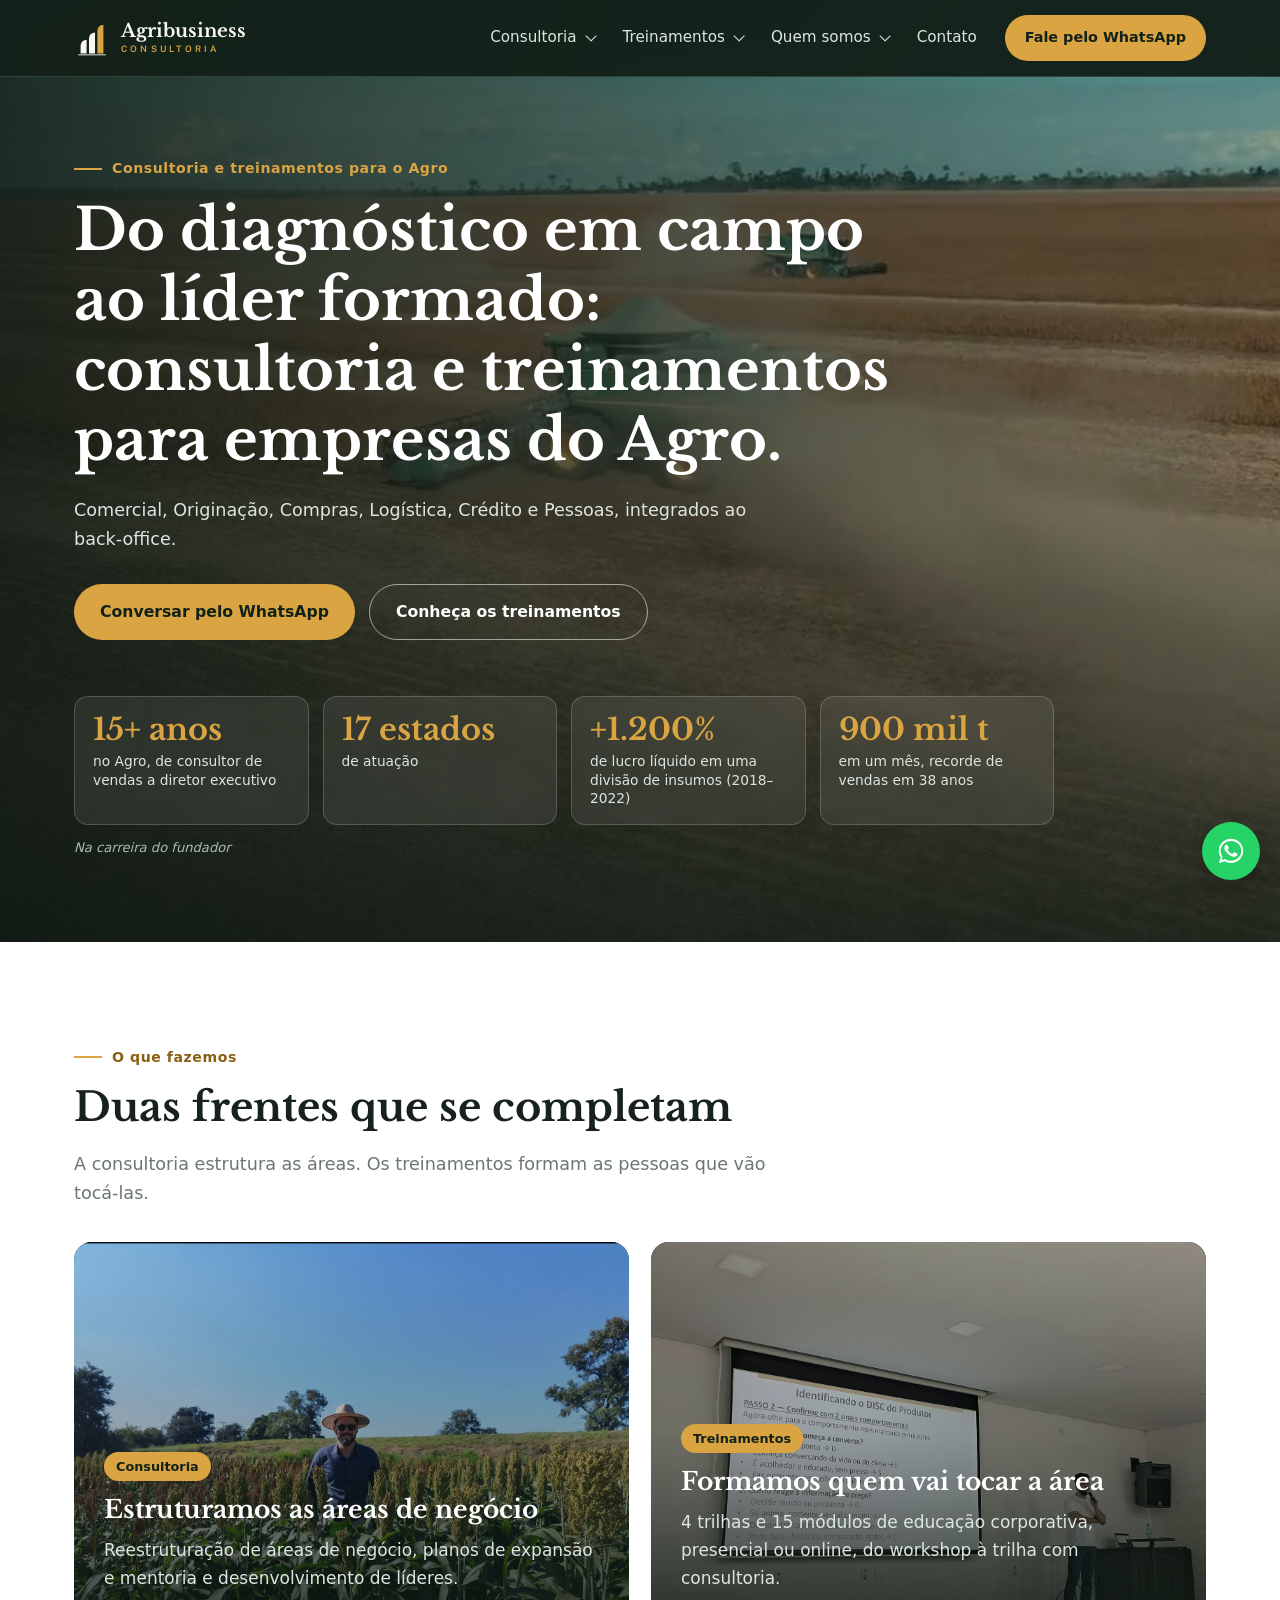
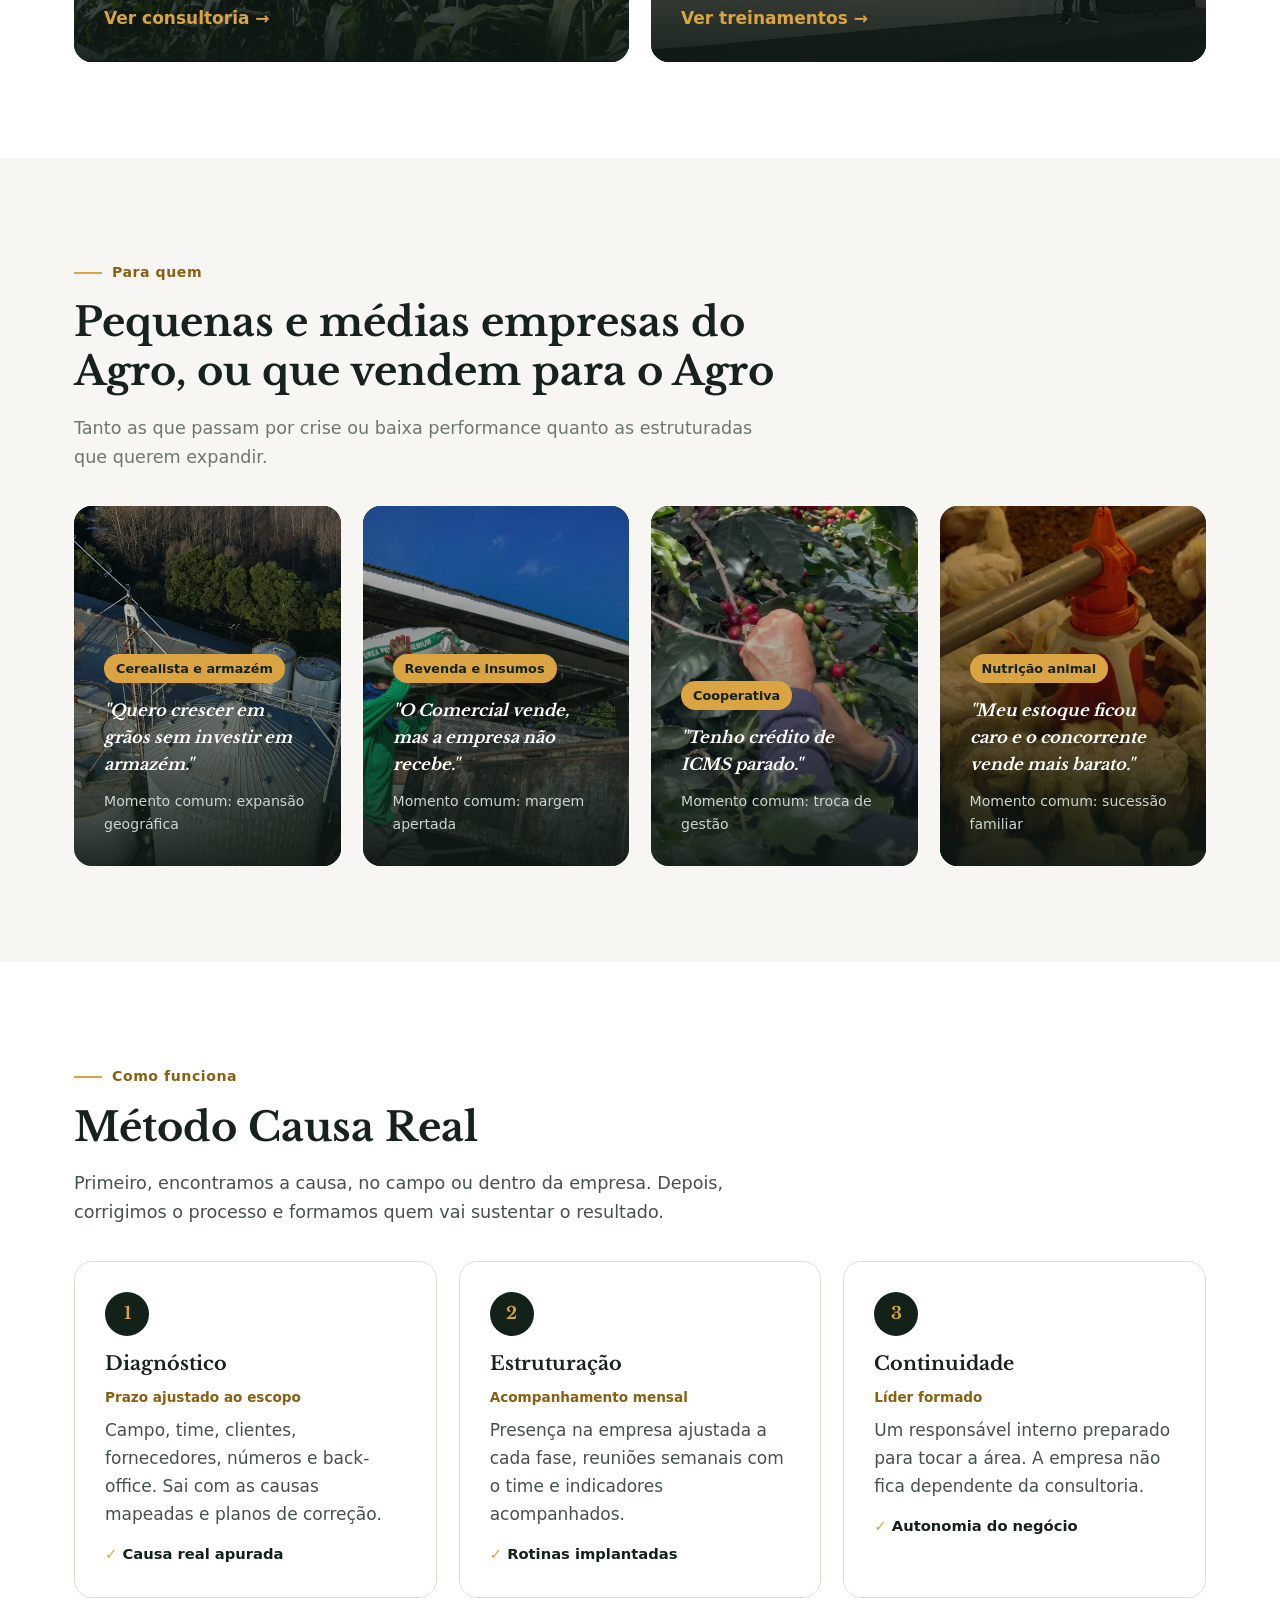
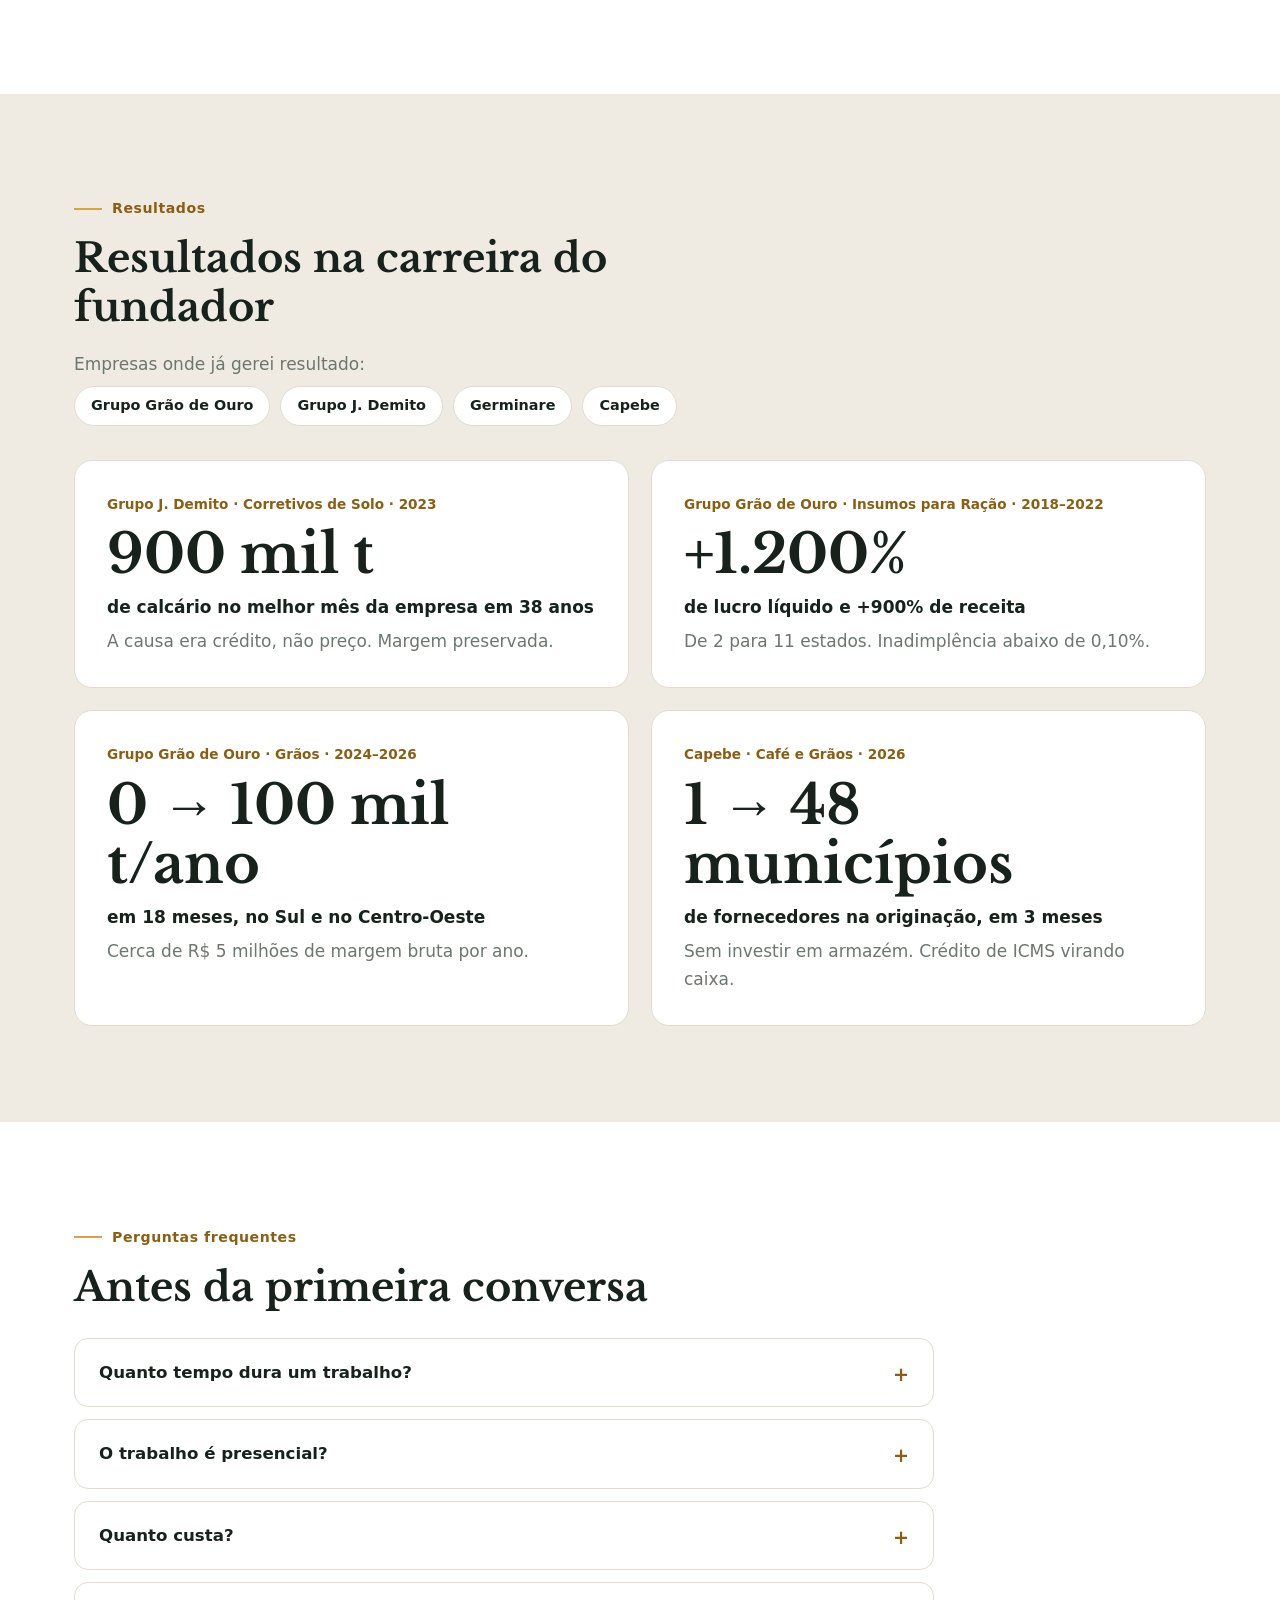
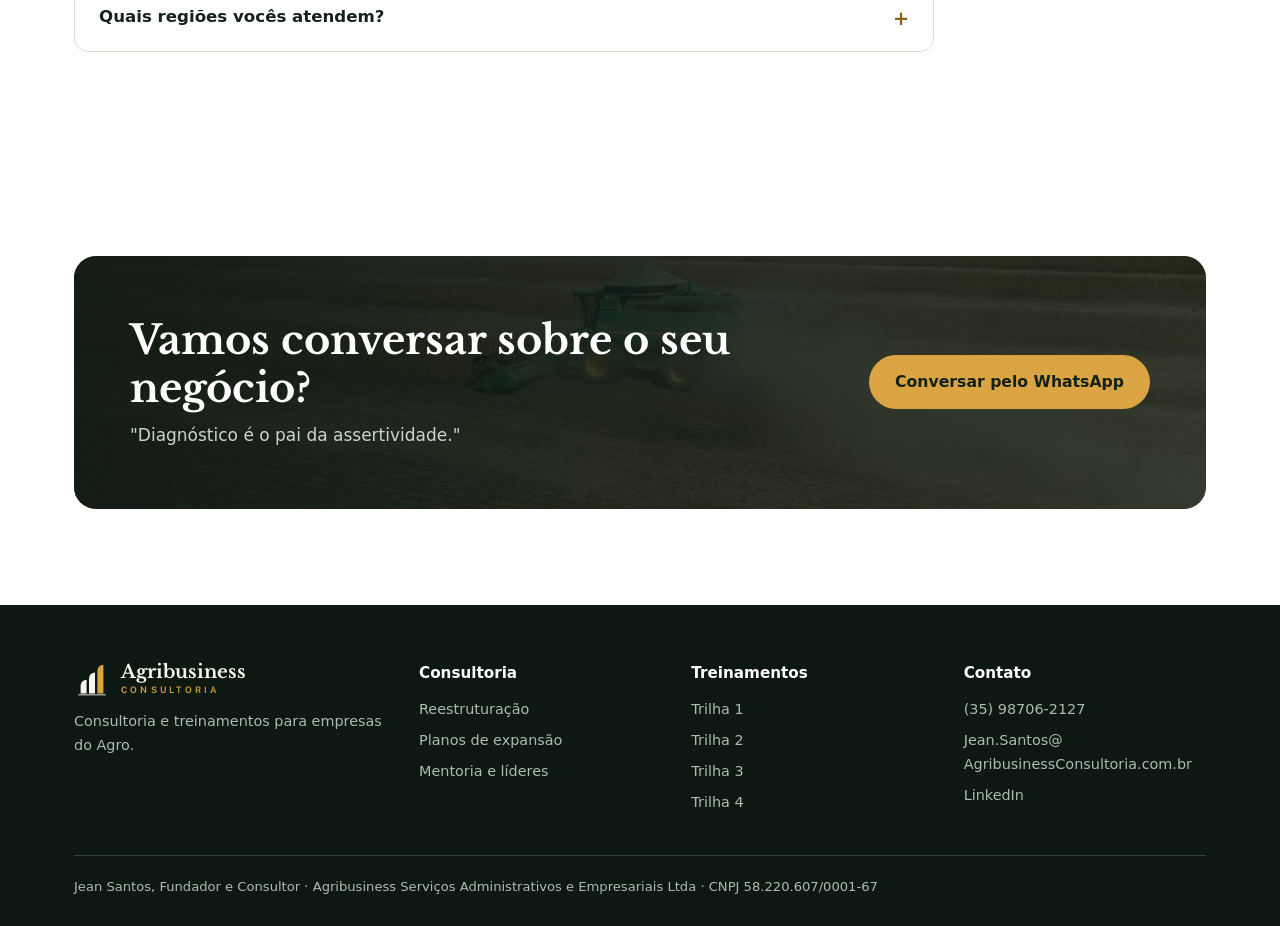
==== index.html @ 32182727 "Site v5: 5 páginas, vídeo na primeira tela e fotos reais" ====
<!doctype html>
<html lang="pt-BR"><head><meta charset="utf-8"><meta name="viewport" content="width=device-width, initial-scale=1">
<title>Agribusiness Consultoria | Consultoria e treinamentos para empresas do Agro</title><meta name="description" content="Consultoria e treinamentos para empresas do Agro: reestruturação de áreas de negócio, planos de expansão, formação de líderes e educação corporativa. Método Causa Real, com Jean Santos."><meta name="theme-color" content="#132219">
<link rel="icon" href="data:image/svg+xml,%3Csvg xmlns='http://www.w3.org/2000/svg' viewBox='0 0 64 64'%3E%3Crect width='64' height='64' rx='12' fill='%23132219'/%3E%3Cg transform='translate%289 8%29 scale%28.39%29'%3E%3Cpath fill='%23F8F6F0' d='M22 108V82A20 20 0 0 1 42 62V108Z'/%3E%3Cpath fill='%23F8F6F0' d='M50 108V58A20 20 0 0 1 70 38V108Z'/%3E%3Cpath fill='%23D9A441' d='M78 108V32A20 20 0 0 1 98 12V108Z'/%3E%3C/g%3E%3C/svg%3E"><link rel="stylesheet" href="assets/style.css"></head>
<body><header class="top"><div class="wrap">
<a class="brand" href="index.html" aria-label="Agribusiness Consultoria, início"><svg viewBox="0 0 120 116" aria-hidden="true"><path fill="#F8F6F0" d="M22 108V82A20 20 0 0 1 42 62V108Z"/><path fill="#F8F6F0" d="M50 108V58A20 20 0 0 1 70 38V108Z"/><path fill="#D9A441" d="M78 108V32A20 20 0 0 1 98 12V108Z"/><rect x="14" y="111" width="92" height="3" fill="#F8F6F0"/></svg><span class="wm"><span class="n">Agribusiness</span><span class="c">CONSULTORIA</span></span></a>
<button class="burger" aria-label="Abrir menu" onclick="document.querySelector('nav.menu').classList.toggle('open')">☰</button>
<nav class="menu"><div class="mi has"><a href="consultoria.html">Consultoria</a><div class="sub"><a href="consultoria.html#reestruturacao">Reestruturação de áreas de negócio</a><a href="consultoria.html#expansao">Planos de expansão</a><a href="consultoria.html#lideres">Mentoria e desenvolvimento de líderes</a><a href="consultoria.html#problemas">Problemas que resolvemos</a></div></div><div class="mi has"><a href="treinamentos.html">Treinamentos</a><div class="sub"><a href="treinamentos.html#trilha-1">Trilha 1<small>Mercado e Comercialização de Commodities</small></a><a href="treinamentos.html#trilha-2">Trilha 2<small>Gestão Comercial e Resultado</small></a><a href="treinamentos.html#trilha-3">Trilha 3<small>Crédito, Risco e Tributário</small></a><a href="treinamentos.html#trilha-4">Trilha 4<small>Liderança e Pessoas no Agro</small></a><a href="treinamentos.html#formatos">Formatos<small>Palestra, workshop e trilhas</small></a></div></div><div class="mi has"><a href="quem-somos.html">Quem somos</a><div class="sub"><a href="quem-somos.html#empresa">A empresa</a><a href="quem-somos.html#fundador">O fundador</a><a href="quem-somos.html#resultados">Resultados</a></div></div><div class="mi"><a href="contato.html">Contato</a></div><a class="btn" href="https://wa.me/5535987062127" rel="noopener">Fale pelo WhatsApp</a></nav>
</div></header><main>
<section class="hero">
<img class="poster" src="assets/hero-poster.jpg" alt="">
<video autoplay muted loop playsinline preload="auto" poster="assets/hero-poster.jpg"><source src="assets/hero.mp4" type="video/mp4"></video>
<div class="wrap">
<div class="kicker" style="color:var(--gold)">Consultoria e treinamentos para o Agro</div>
<h1>Do diagnóstico em campo ao líder formado: consultoria e treinamentos para empresas do Agro.</h1>
<p class="lead">Comercial, Originação, Compras, Logística, Crédito e Pessoas, integrados ao back-office.</p>
<div class="cta"><a class="btn" href="https://wa.me/5535987062127" rel="noopener">Conversar pelo WhatsApp</a><a class="btn line" href="treinamentos.html">Conheça os treinamentos</a></div>
<div class="proof">
<div><b>15+ anos</b><span>no Agro, de consultor de vendas a diretor executivo</span></div>
<div><b>17 estados</b><span>de atuação</span></div>
<div><b>+1.200%</b><span>de lucro líquido em uma divisão de insumos (2018–2022)</span></div>
<div><b>900 mil t</b><span>em um mês, recorde de vendas em 38 anos</span></div>
</div>
<p class="proofnote">Na carreira do fundador</p>
</div></section>

<section><div class="wrap">
<div class="kicker">O que fazemos</div>
<h2>Duas frentes que se completam</h2>
<p class="lead muted">A consultoria estrutura as áreas. Os treinamentos formam as pessoas que vão tocá-las.</p>
<div class="tiles t2" style="margin-top:34px">
<a class="tile reveal" href="consultoria.html"><img src="assets/real-16.jpg" alt="Jean Santos em lavoura de sorgo" loading="lazy"><div class="in"><span class="tag">Consultoria</span><h3>Estruturamos as áreas de negócio</h3><p>Reestruturação de áreas de negócio, planos de expansão e mentoria e desenvolvimento de líderes.</p><span class="go">Ver consultoria →</span></div></a>
<a class="tile reveal" href="treinamentos.html"><img src="assets/real-18.jpg" alt="Jean Santos conduzindo treinamento" loading="lazy"><div class="in"><span class="tag">Treinamentos</span><h3>Formamos quem vai tocar a área</h3><p>4 trilhas e 15 módulos de educação corporativa, presencial ou online, do workshop à trilha com consultoria.</p><span class="go">Ver treinamentos →</span></div></a>
</div></div></section>

<section class="off"><div class="wrap">
<div class="kicker">Para quem</div>
<h2>Pequenas e médias empresas do Agro, ou que vendem para o Agro</h2>
<p class="lead muted">Tanto as que passam por crise ou baixa performance quanto as estruturadas que querem expandir.</p>
<div class="tiles t4" style="margin-top:34px">
<div class="tile sm reveal"><img src="assets/silos.jpg" alt="" loading="lazy"><div class="in"><span class="tag">Cerealista e armazém</span><p class="dor">"Quero crescer em grãos sem investir em armazém."</p><p class="mom">Momento comum: expansão geográfica</p></div></div>
<div class="tile sm reveal"><img src="assets/insumos.jpg" alt="" loading="lazy"><div class="in"><span class="tag">Revenda e insumos</span><p class="dor">"O Comercial vende, mas a empresa não recebe."</p><p class="mom">Momento comum: margem apertada</p></div></div>
<div class="tile sm reveal"><img src="assets/cafe.jpg" alt="" loading="lazy"><div class="in"><span class="tag">Cooperativa</span><p class="dor">"Tenho crédito de ICMS parado."</p><p class="mom">Momento comum: troca de gestão</p></div></div>
<div class="tile sm reveal"><img src="assets/nutricao.jpg" alt="" loading="lazy"><div class="in"><span class="tag">Nutrição animal</span><p class="dor">"Meu estoque ficou caro e o concorrente vende mais barato."</p><p class="mom">Momento comum: sucessão familiar</p></div></div>
</div></div></section>

<section><div class="wrap">
<div class="kicker">Como funciona</div>
<h2>Método Causa Real</h2>
<p class="lead">Primeiro, encontramos a causa, no campo ou dentro da empresa. Depois, corrigimos o processo e formamos quem vai sustentar o resultado.</p>
<div class="steps">
<div class="step reveal"><span class="n">1</span><h3>Diagnóstico</h3><div class="lbl">Prazo ajustado ao escopo</div><p>Campo, time, clientes, fornecedores, números e back-office. Sai com as causas mapeadas e planos de correção.</p><div class="ok">Causa real apurada</div></div>
<div class="step reveal"><span class="n">2</span><h3>Estruturação</h3><div class="lbl">Acompanhamento mensal</div><p>Presença na empresa ajustada a cada fase, reuniões semanais com o time e indicadores acompanhados.</p><div class="ok">Rotinas implantadas</div></div>
<div class="step reveal"><span class="n">3</span><h3>Continuidade</h3><div class="lbl">Líder formado</div><p>Um responsável interno preparado para tocar a área. A empresa não fica dependente da consultoria.</p><div class="ok">Autonomia do negócio</div></div>
</div></div></section>

<section class="sand"><div class="wrap">
<div class="kicker">Resultados</div>
<h2>Resultados na carreira do fundador</h2>
<p class="muted" style="margin-bottom:6px">Empresas onde já gerei resultado:</p>
<div class="strip"><span>Grupo Grão de Ouro</span><span>Grupo J. Demito</span><span>Germinare</span><span>Capebe</span></div>
<div class="nums">
<div class="num reveal"><div class="who">Grupo J. Demito · Corretivos de Solo · 2023</div><b>900 mil t</b><div class="what">de calcário no melhor mês da empresa em 38 anos</div><p>A causa era crédito, não preço. Margem preservada.</p></div>
<div class="num reveal"><div class="who">Grupo Grão de Ouro · Insumos para Ração · 2018–2022</div><b>+1.200%</b><div class="what">de lucro líquido e +900% de receita</div><p>De 2 para 11 estados. Inadimplência abaixo de 0,10%.</p></div>
<div class="num reveal"><div class="who">Grupo Grão de Ouro · Grãos · 2024–2026</div><b>0 → 100 mil t/ano</b><div class="what">em 18 meses, no Sul e no Centro-Oeste</div><p>Cerca de R$ 5 milhões de margem bruta por ano.</p></div>
<div class="num reveal"><div class="who">Capebe · Café e Grãos · 2026</div><b>1 → 48 municípios</b><div class="what">de fornecedores na originação, em 3 meses</div><p>Sem investir em armazém. Crédito de ICMS virando caixa.</p></div>
</div></div></section>

<section><div class="wrap">
<div class="kicker">Perguntas frequentes</div>
<h2>Antes da primeira conversa</h2>
<div class="faq">
<details><summary>Quanto tempo dura um trabalho?</summary><p>O diagnóstico tem prazo ajustado ao escopo. A estruturação segue com acompanhamento mensal até a área andar sozinha. Treinamentos vão de uma palestra de 1 a 2 h a uma trilha In Company de 16 a 24 h.</p></details>
<details><summary>O trabalho é presencial?</summary><p>O diagnóstico é feito em campo, dentro da empresa. Depois, a presença é ajustada a cada fase, com reuniões semanais com o time. Os treinamentos podem ser presenciais ou online.</p></details>
<details><summary>Quanto custa?</summary><p>Cada proposta é montada sob medida, depois de uma conversa sobre o momento da empresa, o escopo e o formato.</p></details>
<details><summary>Quais regiões vocês atendem?</summary><p>Todo o Brasil. A base fica no Sul de Minas, com experiência de atuação em 17 estados.</p></details>
</div></div></section>
<section><div class="wrap"><div class="cta-band reveal" style="background-image:url(assets/soja-colheita.jpg)"><div><h2>Vamos conversar sobre o seu negócio?</h2><p>"Diagnóstico é o pai da assertividade."</p></div><a class="btn" href="https://wa.me/5535987062127" rel="noopener">Conversar pelo WhatsApp</a></div></div></section></main><footer><div class="wrap">
<div class="cols">
<div><a class="brand" href="index.html" style="margin-bottom:14px"><svg viewBox="0 0 120 116" aria-hidden="true"><path fill="#F8F6F0" d="M22 108V82A20 20 0 0 1 42 62V108Z"/><path fill="#F8F6F0" d="M50 108V58A20 20 0 0 1 70 38V108Z"/><path fill="#D9A441" d="M78 108V32A20 20 0 0 1 98 12V108Z"/><rect x="14" y="111" width="92" height="3" fill="#F8F6F0"/></svg><span class="wm"><span class="n">Agribusiness</span><span class="c">CONSULTORIA</span></span></a><p>Consultoria e treinamentos para empresas do Agro.</p></div>
<div><h4>Consultoria</h4><a href="consultoria.html#reestruturacao">Reestruturação</a><a href="consultoria.html#expansao">Planos de expansão</a><a href="consultoria.html#lideres">Mentoria e líderes</a></div>
<div><h4>Treinamentos</h4><a href="treinamentos.html#trilha-1">Trilha 1</a><a href="treinamentos.html#trilha-2">Trilha 2</a><a href="treinamentos.html#trilha-3">Trilha 3</a><a href="treinamentos.html#trilha-4">Trilha 4</a></div>
<div><h4>Contato</h4><a href="https://wa.me/5535987062127" rel="noopener">(35) 98706-2127</a><a href="mailto:Jean.Santos@AgribusinessConsultoria.com.br">Jean.Santos@<wbr>AgribusinessConsultoria.com.br</a><a href="https://www.linkedin.com/in/jeanpaulodossantos/" rel="noopener">LinkedIn</a></div>
</div>
<div class="legal">Jean Santos, Fundador e Consultor · Agribusiness Serviços Administrativos e Empresariais Ltda · CNPJ 58.220.607/0001-67</div>
</div></footer>
<a class="wa-float" href="https://wa.me/5535987062127" rel="noopener" aria-label="Conversar pelo WhatsApp"><svg viewBox="0 0 32 32" aria-hidden="true"><path d="M16 3C8.8 3 3 8.7 3 15.8c0 2.5.7 4.9 2 7L3 29l6.4-2c2 1.1 4.3 1.7 6.6 1.7 7.2 0 13-5.7 13-12.8S23.2 3 16 3zm0 23.4c-2.1 0-4.1-.6-5.9-1.7l-.4-.3-3.8 1.2 1.2-3.7-.3-.4c-1.2-1.8-1.8-3.8-1.8-5.9C5 9.8 9.9 5.2 16 5.2s11 4.6 11 10.6-4.9 10.6-11 10.6zm6-7.9c-.3-.2-2-1-2.3-1.1-.3-.1-.5-.2-.8.2l-1 1.3c-.2.2-.4.3-.7.1-.3-.2-1.4-.5-2.7-1.7-1-.9-1.7-2-1.9-2.3-.2-.3 0-.5.1-.7l.5-.6.3-.6c.1-.2 0-.4 0-.6l-1-2.5c-.3-.7-.6-.6-.8-.6h-.7c-.2 0-.6.1-.9.4-.3.3-1.2 1.2-1.2 2.9s1.2 3.4 1.4 3.6c.2.2 2.4 3.7 5.9 5.1 2.9 1.1 3.5.9 4.1.8.6-.1 2-.8 2.3-1.6.3-.8.3-1.5.2-1.6-.1-.2-.3-.3-.6-.4z"/></svg></a>
<script>const io=new IntersectionObserver(e=>e.forEach(x=>{if(x.isIntersecting){x.target.classList.add('in');io.unobserve(x.target)}}),{threshold:.12});document.querySelectorAll('.reveal').forEach(el=>io.observe(el));</script></body></html>
---- assets/style.css ----
@font-face{font-family:"Libre Baskerville";font-weight:700;font-style:normal;font-display:swap;src:url(font0.woff2) format("woff2")}
@font-face{font-family:"Public Sans";font-weight:600;font-style:normal;font-display:swap;src:url(font1.woff2) format("woff2")}
:root{
  --green:#132219;--green2:#1c3125;--line:#2E4639;
  --white:#FFFFFF;--off:#F7F6F2;--sand:#EFEBE2;--sand2:#E2DCD0;
  --gold:#D9A441;--gold2:#C9902E;--ochre:#8A5F12;
  --ink:#16221B;--body:#45524A;--muted:#6B776F;
  --t1:#B08D3C;--t2:#5E8B6A;--t3:#B5603A;--t4:#4A6E8A;
  --serif:"Libre Baskerville",Georgia,"Times New Roman",serif;
  --sans:system-ui,-apple-system,"Segoe UI",Calibri,Roboto,Arial,sans-serif;
  --r:18px;
}
*{box-sizing:border-box;margin:0;padding:0}
html{scroll-behavior:smooth;scroll-padding-top:90px}
body{font-family:var(--sans);color:var(--body);background:var(--white);line-height:1.65;font-size:17px;-webkit-text-size-adjust:100%}
img,video{max-width:100%;display:block}
a{color:inherit}
.wrap{max-width:1180px;margin:0 auto;padding:0 24px}
section{padding:96px 0}
h1,h2,h3{font-family:var(--serif);color:var(--ink);line-height:1.22}
h2{font-size:clamp(1.7rem,3.4vw,2.5rem);margin-bottom:18px;max-width:24ch}
h3{font-size:1.2rem;margin-bottom:10px}
p{margin-bottom:14px}
.kicker{display:inline-flex;align-items:center;gap:10px;font-weight:700;font-size:.88rem;letter-spacing:.04em;color:var(--ochre);margin-bottom:14px}
.kicker:before{content:"";width:28px;height:2px;background:var(--gold)}
.lead{font-size:1.1rem;max-width:62ch}
.muted{color:var(--muted)}
.btn{display:inline-flex;align-items:center;gap:10px;background:var(--gold);color:var(--green);font-weight:700;text-decoration:none;padding:14px 26px;border-radius:999px;font-size:.98rem;transition:background .2s,transform .2s}
.btn:hover{background:#e6b45a;transform:translateY(-1px)}
.btn.line{background:transparent;color:#fff;border:1.5px solid rgba(255,255,255,.55)}
.btn.line:hover{border-color:var(--gold);color:var(--gold)}
.btn.dark{background:var(--green);color:#fff}
.btn.dark:hover{background:var(--green2)}
.arrow{font-weight:700;color:var(--ochre);text-decoration:none}
.arrow:after{content:" →"}

/* topo */
header.top{position:fixed;top:0;left:0;right:0;z-index:50;background:rgba(19,34,25,.97);backdrop-filter:blur(8px);border-bottom:1px solid var(--line)}
header.top .wrap{display:flex;align-items:center;justify-content:space-between;height:76px;gap:20px}
.brand{display:flex;align-items:center;gap:11px;text-decoration:none;white-space:nowrap}
.brand svg{width:36px;height:35px;flex:none}
.wm{display:flex;flex-direction:column;gap:5px;line-height:1}
.wm .n{font-family:var(--serif);font-weight:700;color:#F8F6F0;font-size:1.15rem}
.wm .c{font-family:"Public Sans",var(--sans);font-weight:600;color:var(--gold);font-size:.56rem;letter-spacing:.36em}
nav.menu{display:flex;align-items:center;gap:6px}
.mi{position:relative}
.mi>a{display:flex;align-items:center;gap:6px;color:#DCE6E0;text-decoration:none;font-size:.95rem;padding:26px 12px}
.mi>a:hover,.mi.on>a{color:var(--gold)}
.mi.has>a:after{content:"";width:7px;height:7px;border-right:1.5px solid currentColor;border-bottom:1.5px solid currentColor;transform:rotate(45deg) translateY(-3px);margin-left:2px}
.sub{position:absolute;top:100%;left:0;min-width:300px;background:#fff;border-radius:0 0 14px 14px;box-shadow:0 18px 40px rgba(0,0,0,.18);padding:10px 0;opacity:0;visibility:hidden;transform:translateY(6px);transition:.18s}
.mi:hover .sub,.mi:focus-within .sub{opacity:1;visibility:visible;transform:none}
.sub a{display:block;padding:11px 22px;color:var(--ink);text-decoration:none;font-size:.94rem;border-left:3px solid transparent}
.sub a:hover{background:var(--off);border-left-color:var(--gold)}
.sub a small{display:block;color:var(--muted);font-size:.8rem}
nav.menu .btn{margin-left:10px;padding:11px 20px;font-size:.9rem}
.burger{display:none;background:none;border:0;color:#fff;font-size:1.6rem;cursor:pointer}
@media(max-width:980px){
  .burger{display:block}
  nav.menu{position:fixed;top:76px;left:0;right:0;bottom:0;background:var(--green);flex-direction:column;align-items:stretch;gap:0;padding:12px 24px 40px;overflow:auto;display:none}
  nav.menu.open{display:flex}
  .mi>a{padding:14px 0;font-size:1.05rem;border-bottom:1px solid var(--line)}
  .mi.has>a:after{display:none}
  .sub{position:static;opacity:1;visibility:visible;transform:none;box-shadow:none;background:transparent;padding:0 0 8px 12px;min-width:0}
  .sub a{color:#B4C6BD;padding:8px 0;border:0}
  .sub a:hover{background:none;color:var(--gold)}
  .sub a small{display:none}
  nav.menu .btn{margin:18px 0 0;justify-content:center}
}

/* primeira tela com vídeo */
.hero{position:relative;min-height:100vh;display:flex;align-items:flex-end;padding:150px 0 70px;color:#fff;overflow:hidden;background:var(--green)}
.hero video,.hero .poster{position:absolute;inset:0;width:100%;height:100%;object-fit:cover}
.hero:after{content:"";position:absolute;inset:0;background:linear-gradient(90deg,rgba(13,24,18,.88) 0%,rgba(13,24,18,.62) 48%,rgba(13,24,18,.25) 100%),linear-gradient(0deg,rgba(13,24,18,.75) 0%,rgba(13,24,18,0) 45%)}
.hero .wrap{position:relative;z-index:2;width:100%}
.hero h1{color:#fff;font-size:clamp(2rem,4.6vw,3.6rem);max-width:19ch;margin-bottom:20px}
.hero .lead{color:#DCE6E0;margin-bottom:30px}
.hero .cta{display:flex;gap:14px;flex-wrap:wrap;margin-bottom:56px}
.proof{display:grid;grid-template-columns:repeat(4,1fr);gap:14px;max-width:980px}
.proof div{background:rgba(255,255,255,.08);border:1px solid rgba(255,255,255,.18);backdrop-filter:blur(6px);border-radius:14px;padding:16px 18px}
.proof b{display:block;font-family:var(--serif);color:var(--gold);font-size:clamp(1.4rem,2.6vw,1.9rem);line-height:1.1}
.proof span{display:block;font-size:.86rem;color:#DCE6E0;line-height:1.35;margin-top:6px}
.proofnote{font-size:.82rem;color:#A9BDB2;font-style:italic;margin-top:12px}
@media(max-width:860px){.proof{grid-template-columns:1fr 1fr}.hero{padding-top:120px}}
@media(prefers-reduced-motion:reduce){.hero video{display:none}}

/* cabeçalho de página interna */
.phead{position:relative;padding:190px 0 90px;color:#fff;background:var(--green) center/cover no-repeat;overflow:hidden}
.phead:after{content:"";position:absolute;inset:0;background:linear-gradient(90deg,rgba(13,24,18,.9) 0%,rgba(13,24,18,.55) 60%,rgba(13,24,18,.3) 100%)}
.phead .wrap{position:relative;z-index:2}
.phead h1{color:#fff;font-size:clamp(2rem,4.2vw,3.1rem);max-width:20ch;margin-bottom:16px}
.phead .lead{color:#DCE6E0}
.phead .kicker{color:var(--gold)}

/* blocos de foto (estilo Hedgepoint) */
.tiles{display:grid;gap:22px}
.t2{grid-template-columns:repeat(2,1fr)}
.t4{grid-template-columns:repeat(4,1fr)}
@media(max-width:980px){.t4{grid-template-columns:repeat(2,1fr)}}
@media(max-width:700px){.t2,.t4{grid-template-columns:1fr}}
.tile{position:relative;display:flex;flex-direction:column;justify-content:flex-end;min-height:420px;border-radius:var(--r);overflow:hidden;text-decoration:none;color:#fff;background:var(--green)}
.tile img{position:absolute;inset:0;width:100%;height:100%;object-fit:cover;transition:transform .6s}
.tile:hover img{transform:scale(1.05)}
.tile:after{content:"";position:absolute;inset:0;background:linear-gradient(0deg,rgba(13,24,18,.92) 0%,rgba(13,24,18,.35) 55%,rgba(13,24,18,.1) 100%)}
.tile .in{position:relative;z-index:2;padding:30px}
.tile .tag{display:inline-block;font-size:.8rem;font-weight:700;color:var(--green);background:var(--gold);padding:4px 12px;border-radius:999px;margin-bottom:14px}
.tile h3{color:#fff;font-size:1.55rem}
.tile p{color:#DCE6E0;margin-bottom:12px}
.tile .go{font-weight:700;color:var(--gold)}
.tile.sm{min-height:360px}
.tile.sm h3{font-size:1.2rem}
.tile .dor{font-family:var(--serif);font-style:italic;color:#fff;font-size:1.02rem}
.tile .mom{font-size:.88rem;color:#C9D6CF;margin:0}

/* fundos */
.off{background:var(--off)}
.sand{background:var(--sand)}
.green{background:var(--green);color:#DCE6E0}
.green h2,.green h3{color:#fff}
.green .kicker{color:var(--gold)}

/* passos (como funciona) */
.steps{display:grid;grid-template-columns:repeat(3,1fr);gap:22px;margin-top:34px}
@media(max-width:860px){.steps{grid-template-columns:1fr}}
.step{background:#fff;border:1px solid var(--sand2);border-radius:var(--r);padding:30px;position:relative}
.step .n{display:inline-flex;align-items:center;justify-content:center;width:44px;height:44px;border-radius:50%;background:var(--green);color:var(--gold);font-family:var(--serif);font-weight:700;margin-bottom:16px}
.step .lbl{font-size:.85rem;font-weight:700;color:var(--ochre);margin-bottom:8px}
.step .ok{font-weight:700;color:var(--green);font-size:.92rem;margin-top:8px}
.step .ok:before{content:"✓ ";color:var(--gold)}

/* números grandes */
.nums{display:grid;grid-template-columns:repeat(2,1fr);gap:22px;margin-top:34px}
@media(max-width:760px){.nums{grid-template-columns:1fr}}
.num{background:#fff;border-radius:var(--r);padding:32px;border:1px solid var(--sand2)}
.num .who{font-size:.85rem;font-weight:700;color:var(--ochre)}
.num b{display:block;font-family:var(--serif);font-size:clamp(2.2rem,5vw,3.4rem);color:var(--ink);line-height:1.1;margin:10px 0 8px}
.num .what{font-weight:700;color:var(--ink)}
.num p{margin:6px 0 0;color:var(--muted)}
.strip{display:flex;flex-wrap:wrap;gap:10px;margin-top:8px}
.strip span{background:#fff;border:1px solid var(--sand2);border-radius:999px;padding:7px 16px;font-weight:700;color:var(--ink);font-size:.9rem}

/* xadrez foto e texto */
.split{display:grid;grid-template-columns:1fr 1fr;gap:56px;align-items:center}
.split+.split{margin-top:90px}
.split.rev .ph{order:2}
.split .ph{border-radius:var(--r);overflow:hidden;aspect-ratio:4/3}
.split .ph img{width:100%;height:100%;object-fit:cover}
@media(max-width:860px){.split{grid-template-columns:1fr;gap:26px}.split.rev .ph{order:0}}
ul.chk{list-style:none;margin:6px 0 18px}
ul.chk li{padding-left:26px;position:relative;margin-bottom:8px}
ul.chk li:before{content:"";position:absolute;left:0;top:.55em;width:12px;height:2px;background:var(--gold)}

/* cards simples */
.cards{display:grid;grid-template-columns:repeat(3,1fr);gap:22px;margin-top:30px}
@media(max-width:860px){.cards{grid-template-columns:1fr}}
.card{background:#fff;border:1px solid var(--sand2);border-radius:var(--r);padding:28px}
.chips{display:flex;flex-wrap:wrap;gap:8px;margin-top:14px}
.chip{background:#fff;border:1px solid var(--sand2);color:var(--ink);font-weight:700;font-size:.85rem;padding:7px 15px;border-radius:999px}
.green .chip{background:transparent;border-color:var(--line);color:#DCE6E0}

/* trilhas (estilo cards de curso) */
.trk{display:grid;grid-template-columns:repeat(2,1fr);gap:26px;margin-top:34px}
@media(max-width:860px){.trk{grid-template-columns:1fr}}
.course{background:#fff;border:1px solid var(--sand2);border-radius:var(--r);overflow:hidden;display:flex;flex-direction:column}
.course .ph{position:relative;height:230px;overflow:hidden}
.course .ph img{width:100%;height:100%;object-fit:cover}
.course .ph:after{content:"";position:absolute;inset:0;background:linear-gradient(0deg,rgba(13,24,18,.85),rgba(13,24,18,.1) 70%)}
.course .ph .t{position:absolute;left:24px;right:24px;bottom:20px;z-index:2;color:#fff}
.course .ph .t small{display:inline-block;background:var(--tc);color:#fff;font-weight:700;font-size:.8rem;padding:4px 12px;border-radius:999px;margin-bottom:10px}
.course .ph .t h3{color:#fff;font-size:1.35rem;margin:0}
.course .bd{padding:24px 26px 28px;border-top:5px solid var(--tc);flex:1}
.course ul{list-style:none}
.course li{padding:9px 0 9px 24px;position:relative;border-bottom:1px solid var(--off)}
.course li:last-child{border:0}
.course li:before{content:"";position:absolute;left:0;top:1.05em;width:9px;height:9px;border-radius:50%;background:var(--tc)}
.fmt{display:grid;grid-template-columns:repeat(4,1fr);gap:18px;margin-top:30px}
@media(max-width:860px){.fmt{grid-template-columns:1fr 1fr}}
.fmt div{background:var(--green2);border:1px solid var(--line);border-radius:14px;padding:22px}
.fmt b{display:block;color:#fff;font-family:var(--serif);font-size:1.1rem;margin-bottom:6px}
.fmt span{color:var(--gold);font-weight:700}

/* pares de problemas */
.pair{display:grid;grid-template-columns:1fr 1fr;gap:22px;margin-top:22px}
@media(max-width:860px){.pair{grid-template-columns:1fr}}
.pair .q li{font-family:var(--serif);font-style:italic;color:var(--ink);list-style:none;margin-bottom:9px}
.pair .sol{background:var(--green);color:#DCE6E0;border-radius:var(--r);padding:28px}
.pair .sol .kicker{color:var(--gold)}

/* faixa de chamada */
.cta-band{background:var(--green) center/cover no-repeat;position:relative;color:#fff;border-radius:22px;overflow:hidden;padding:60px 56px;display:flex;align-items:center;justify-content:space-between;gap:30px;flex-wrap:wrap}
.cta-band:before{content:"";position:absolute;inset:0;background:linear-gradient(90deg,rgba(13,24,18,.95),rgba(13,24,18,.7))}
.cta-band>*{position:relative}
.cta-band h2{color:#fff;margin:0;max-width:22ch}
.cta-band p{color:#C9D6CF;margin:8px 0 0}

/* FAQ */
.faq{max-width:860px;margin-top:26px}
.faq details{background:#fff;border:1px solid var(--sand2);border-radius:14px;padding:20px 24px;margin-bottom:12px}
.faq summary{cursor:pointer;font-weight:700;color:var(--ink);list-style:none;font-size:1.04rem}
.faq summary::-webkit-details-marker{display:none}
.faq summary:after{content:"+";float:right;color:var(--ochre);font-weight:700;font-size:1.2rem}
.faq details[open] summary:after{content:"–"}
.faq details p{margin:12px 0 0}

/* fundador */
.pro{display:grid;grid-template-columns:1fr 380px;gap:56px;align-items:start}
@media(max-width:860px){.pro{grid-template-columns:1fr}.pro .photo{order:-1;max-width:340px}}
.photo{border-radius:var(--r);overflow:hidden}
.edu{margin-top:22px}
.stats{display:grid;grid-template-columns:repeat(3,1fr);gap:22px;margin-top:30px}
@media(max-width:760px){.stats{grid-template-columns:1fr}}
.stat{border-top:2px solid var(--gold);padding-top:14px}
.stat b{display:block;font-family:var(--serif);font-size:2.1rem;color:var(--ink)}

/* contato */
.ways{display:grid;grid-template-columns:repeat(3,1fr);gap:22px;margin-top:30px}
@media(max-width:860px){.ways{grid-template-columns:1fr}}
.ctt{display:block;text-decoration:none;background:#fff;border:1px solid var(--sand2);border-radius:var(--r);padding:30px;transition:border-color .2s,transform .2s}
.ctt:hover{border-color:var(--gold);transform:translateY(-2px)}
.ctt small{display:block;color:var(--ochre);font-weight:700;font-size:.85rem;margin-bottom:6px}
.ctt b{font-size:1.08rem;color:var(--ink);overflow-wrap:anywhere}

footer{background:#0d1812;color:#A9BDB2;padding:56px 0 28px;font-size:.9rem}
footer .cols{display:grid;grid-template-columns:1.3fr 1fr 1fr 1fr;gap:30px;margin-bottom:34px}
@media(max-width:860px){footer .cols{grid-template-columns:1fr 1fr}}
footer h4{color:#fff;font-family:var(--sans);font-size:.95rem;margin-bottom:12px}
footer a{color:#A9BDB2;text-decoration:none;display:block;margin-bottom:7px}
footer a:hover{color:var(--gold)}
footer .legal{border-top:1px solid var(--line);padding-top:20px;font-size:.82rem}
.wa-float{position:fixed;right:20px;bottom:20px;z-index:60;width:58px;height:58px;border-radius:50%;background:#25D366;display:flex;align-items:center;justify-content:center;box-shadow:0 8px 22px rgba(0,0,0,.28)}
.wa-float svg{width:30px;height:30px;fill:#fff}
.reveal{opacity:0;transform:translateY(18px);transition:opacity .7s,transform .7s}
.reveal.in{opacity:1;transform:none}
footer a{overflow-wrap:anywhere}
@media(max-width:600px){footer .cols{grid-template-columns:1fr}}
.cards.c2{grid-template-columns:1fr 1fr}
@media(max-width:860px){.cards.c2{grid-template-columns:1fr}}
.gal{display:grid;grid-template-columns:repeat(3,1fr);gap:18px;margin-top:30px}
@media(max-width:760px){.gal{grid-template-columns:1fr 1fr}}
.gal figure{position:relative;border-radius:var(--r);overflow:hidden;aspect-ratio:4/3;margin:0}
.gal img{width:100%;height:100%;object-fit:cover}
.gal figcaption{position:absolute;left:12px;bottom:12px;background:rgba(13,24,18,.78);color:#fff;font-size:.82rem;font-weight:700;padding:5px 12px;border-radius:999px}
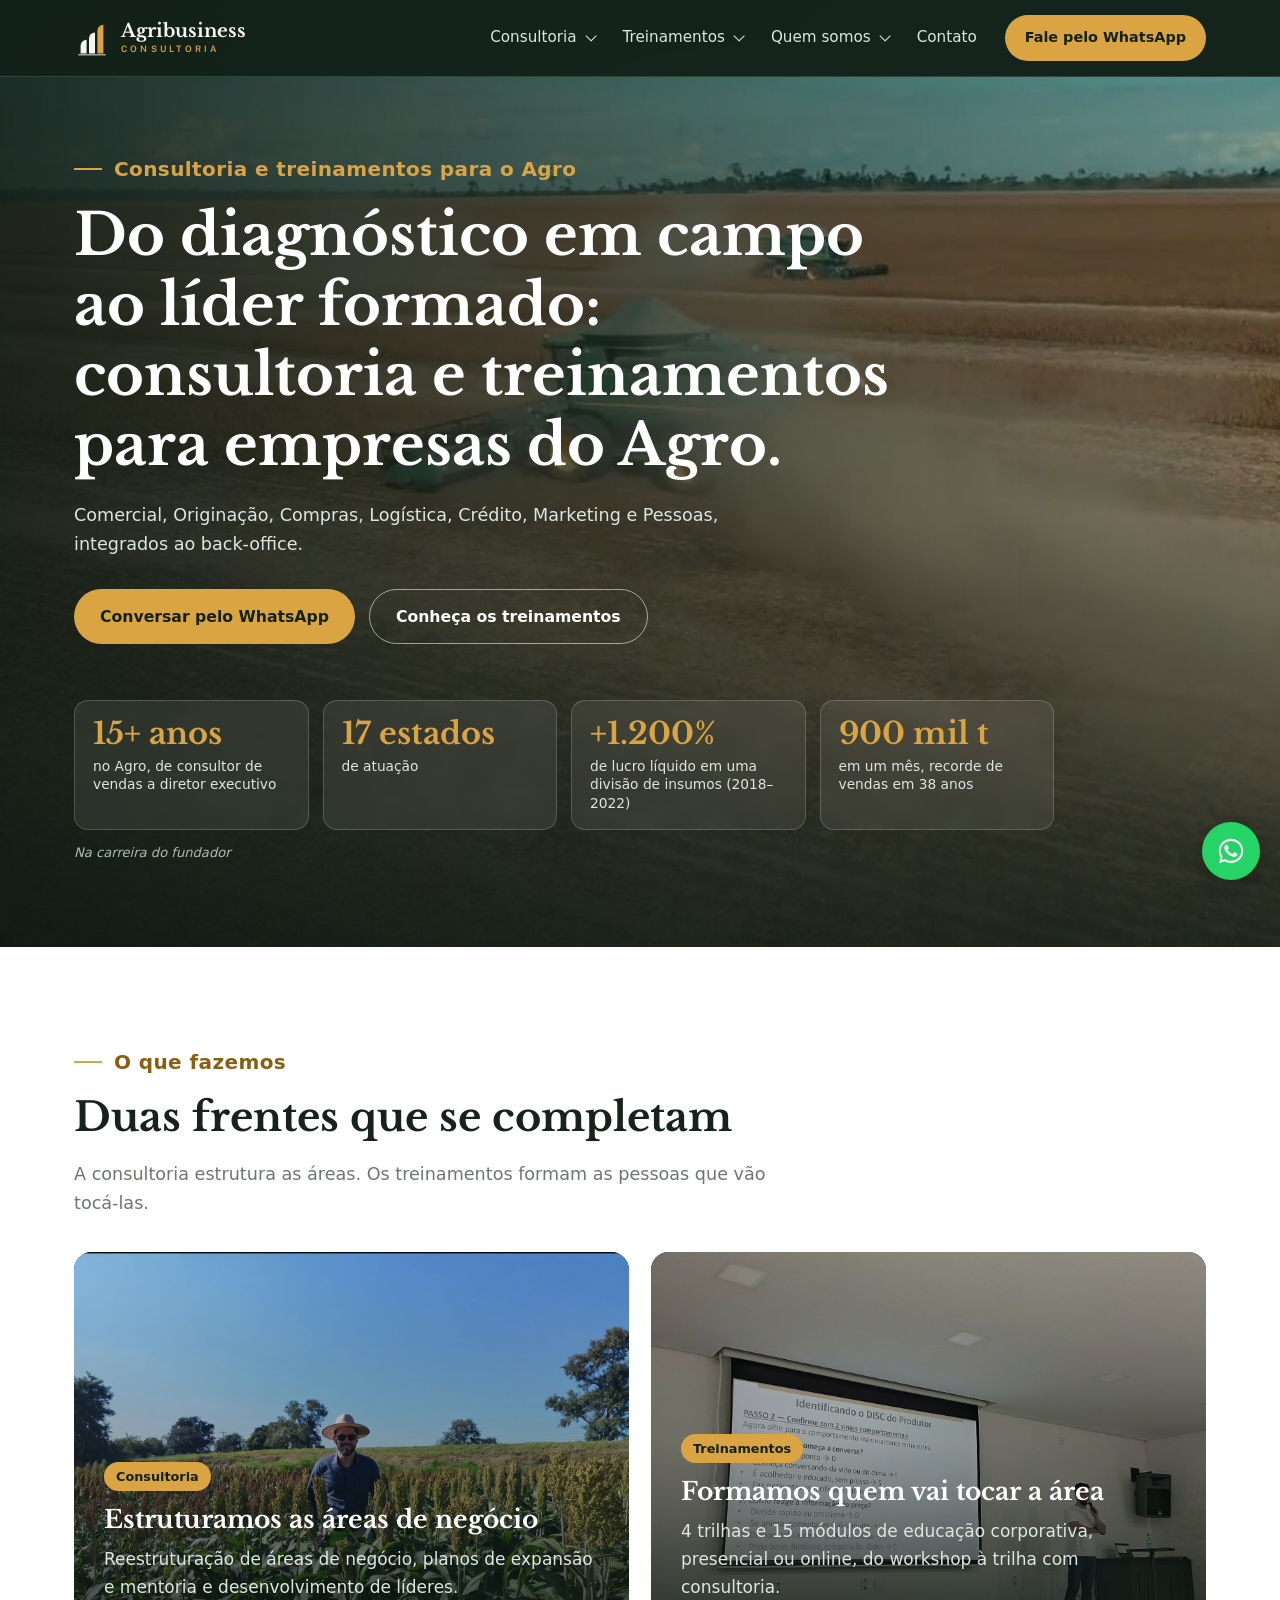
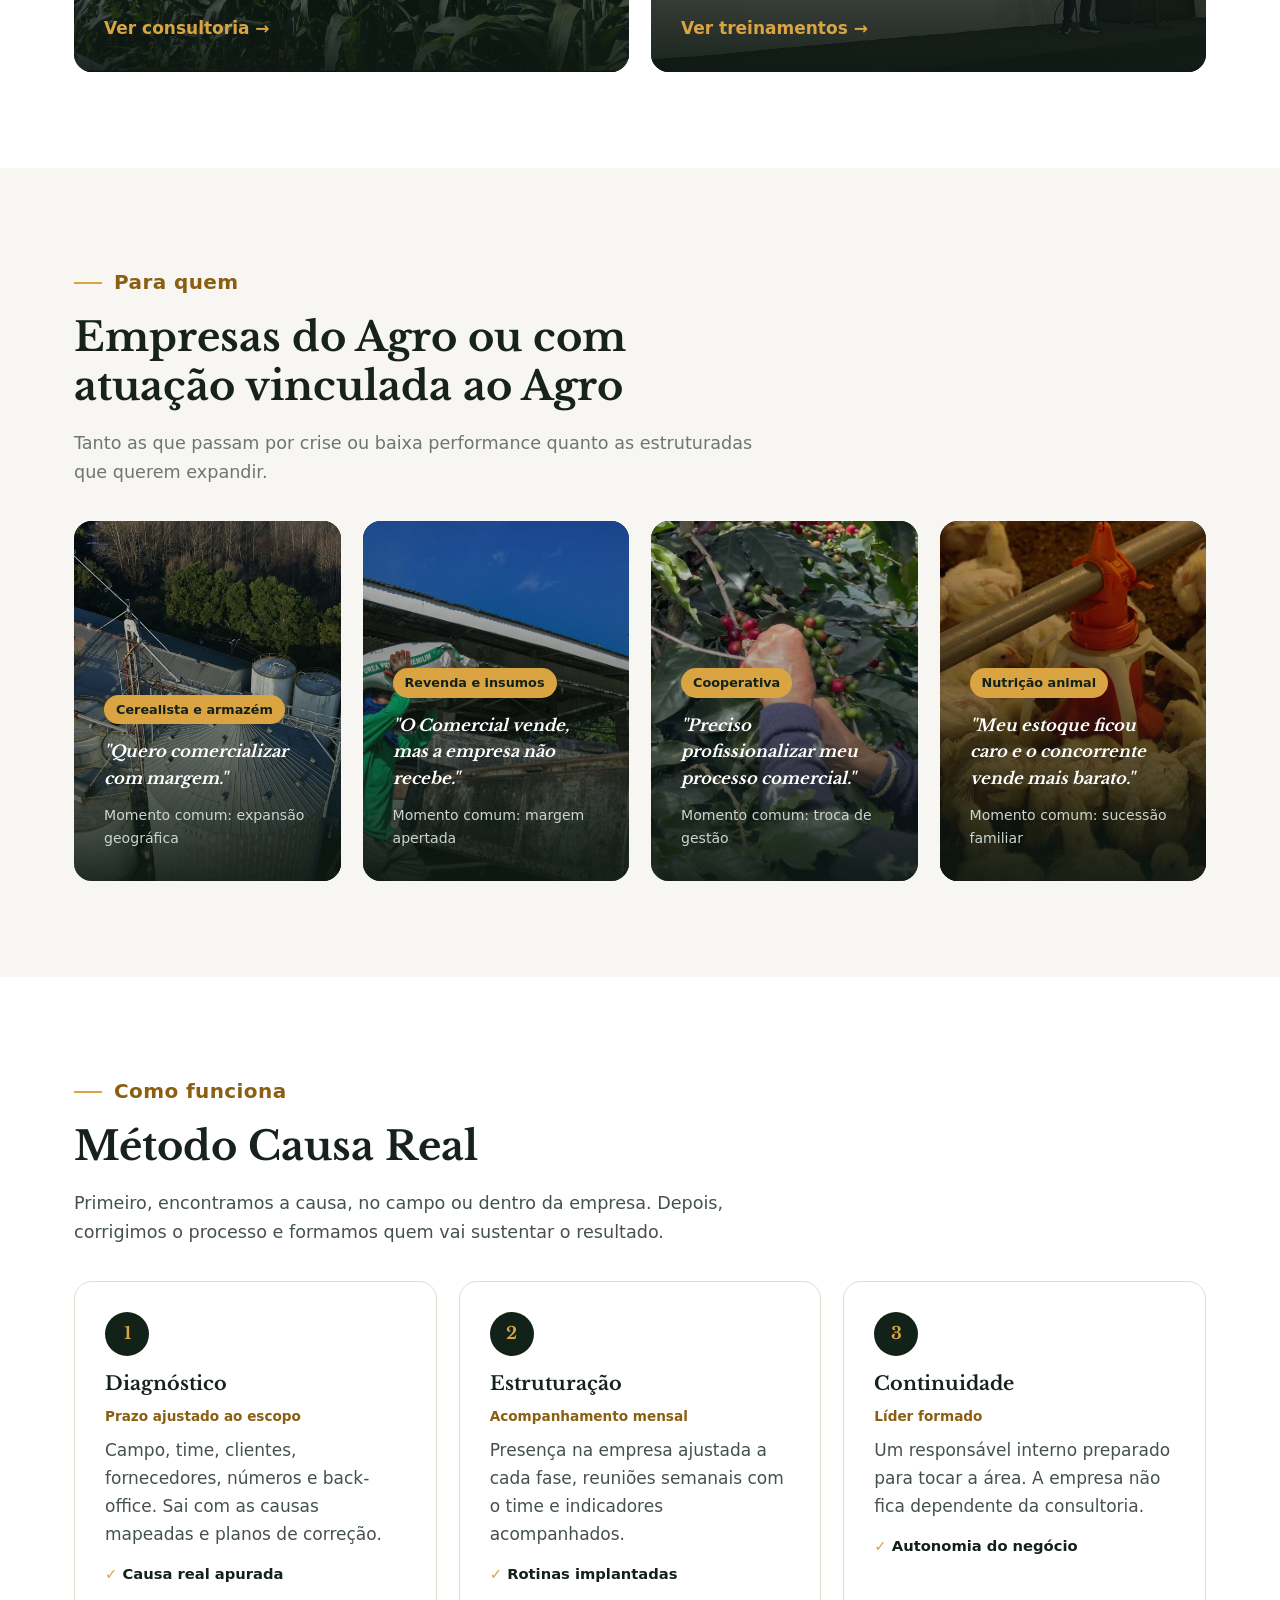
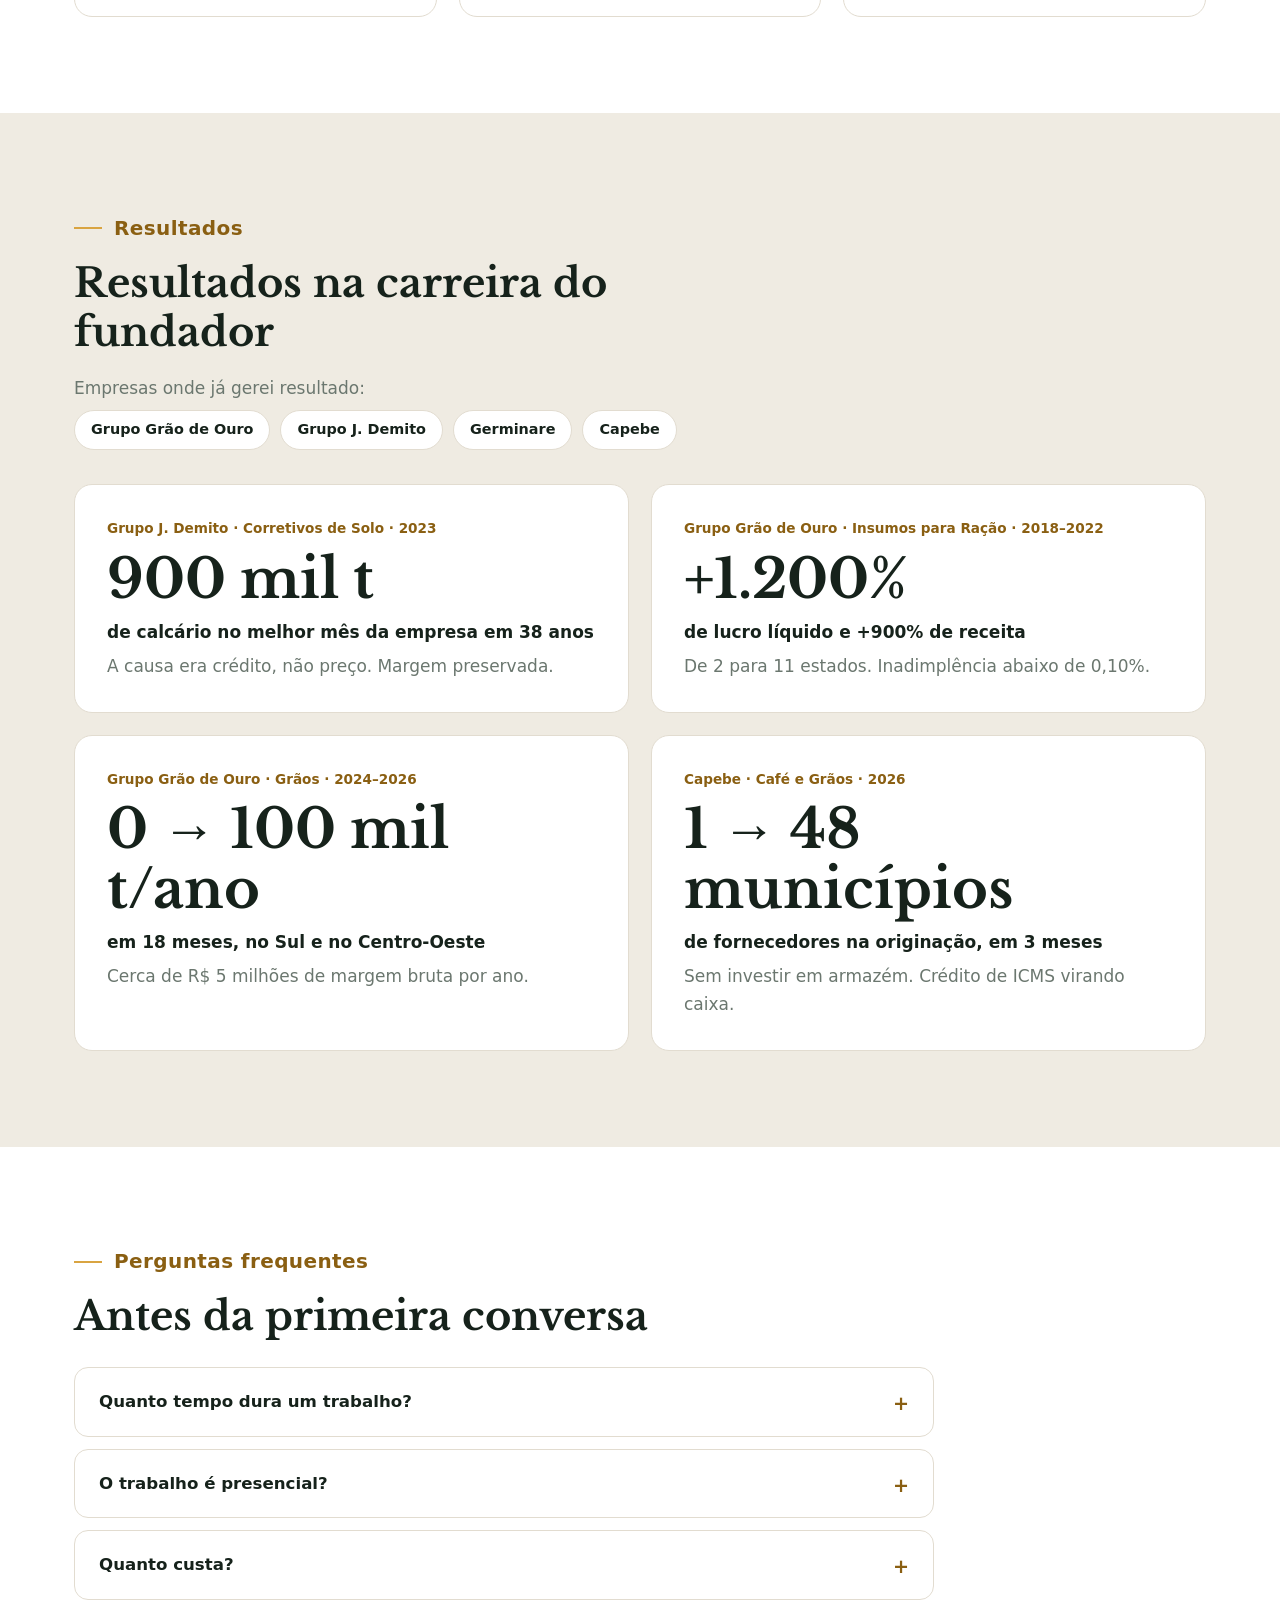
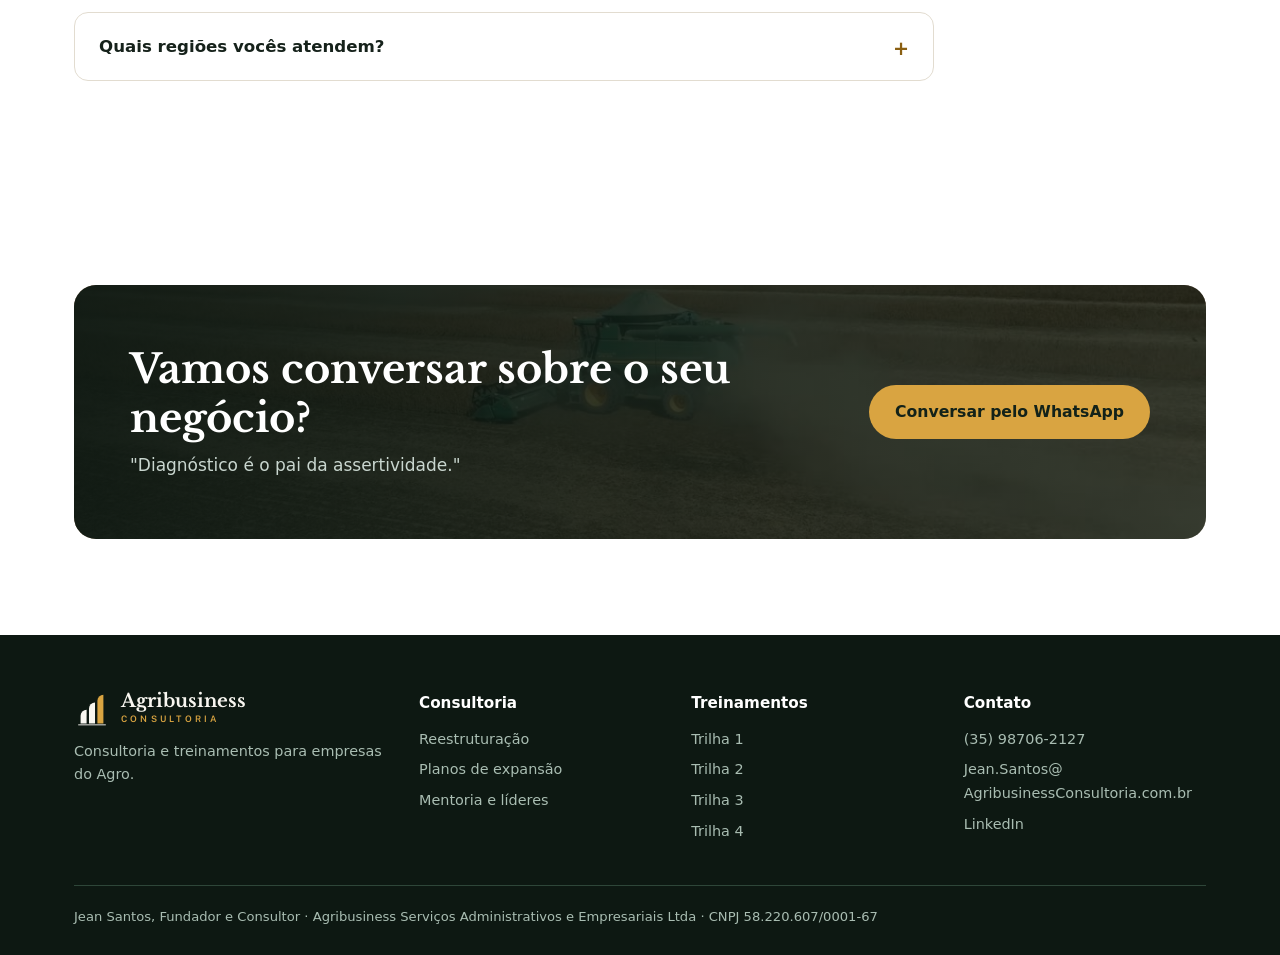
==== commit c9840e98: "Ajustes finos: Crédito e Marketing, Para quem, fotos, formação e vídeo" ====
--- a/index.html
+++ b/index.html
@@ -13,7 +13,7 @@
 <div class="wrap">
 <div class="kicker" style="color:var(--gold)">Consultoria e treinamentos para o Agro</div>
 <h1>Do diagnóstico em campo ao líder formado: consultoria e treinamentos para empresas do Agro.</h1>
-<p class="lead">Comercial, Originação, Compras, Logística, Crédito e Pessoas, integrados ao back-office.</p>
+<p class="lead">Comercial, Originação, Compras, Logística, Crédito, Marketing e Pessoas, integrados ao back-office.</p>
 <div class="cta"><a class="btn" href="https://wa.me/5535987062127" rel="noopener">Conversar pelo WhatsApp</a><a class="btn line" href="treinamentos.html">Conheça os treinamentos</a></div>
 <div class="proof">
 <div><b>15+ anos</b><span>no Agro, de consultor de vendas a diretor executivo</span></div>
@@ -35,12 +35,12 @@
 
 <section class="off"><div class="wrap">
 <div class="kicker">Para quem</div>
-<h2>Pequenas e médias empresas do Agro, ou que vendem para o Agro</h2>
+<h2>Empresas do Agro ou com atuação vinculada ao Agro</h2>
 <p class="lead muted">Tanto as que passam por crise ou baixa performance quanto as estruturadas que querem expandir.</p>
 <div class="tiles t4" style="margin-top:34px">
-<div class="tile sm reveal"><img src="assets/silos.jpg" alt="" loading="lazy"><div class="in"><span class="tag">Cerealista e armazém</span><p class="dor">"Quero crescer em grãos sem investir em armazém."</p><p class="mom">Momento comum: expansão geográfica</p></div></div>
+<div class="tile sm reveal"><img src="assets/silos.jpg" alt="" loading="lazy"><div class="in"><span class="tag">Cerealista e armazém</span><p class="dor">"Quero comercializar com margem."</p><p class="mom">Momento comum: expansão geográfica</p></div></div>
 <div class="tile sm reveal"><img src="assets/insumos.jpg" alt="" loading="lazy"><div class="in"><span class="tag">Revenda e insumos</span><p class="dor">"O Comercial vende, mas a empresa não recebe."</p><p class="mom">Momento comum: margem apertada</p></div></div>
-<div class="tile sm reveal"><img src="assets/cafe.jpg" alt="" loading="lazy"><div class="in"><span class="tag">Cooperativa</span><p class="dor">"Tenho crédito de ICMS parado."</p><p class="mom">Momento comum: troca de gestão</p></div></div>
+<div class="tile sm reveal"><img src="assets/cafe.jpg" alt="" loading="lazy"><div class="in"><span class="tag">Cooperativa</span><p class="dor">"Preciso profissionalizar meu processo comercial."</p><p class="mom">Momento comum: troca de gestão</p></div></div>
 <div class="tile sm reveal"><img src="assets/nutricao.jpg" alt="" loading="lazy"><div class="in"><span class="tag">Nutrição animal</span><p class="dor">"Meu estoque ficou caro e o concorrente vende mais barato."</p><p class="mom">Momento comum: sucessão familiar</p></div></div>
 </div></div></section>
 
@@ -85,4 +85,4 @@
 <div class="legal">Jean Santos, Fundador e Consultor · Agribusiness Serviços Administrativos e Empresariais Ltda · CNPJ 58.220.607/0001-67</div>
 </div></footer>
 <a class="wa-float" href="https://wa.me/5535987062127" rel="noopener" aria-label="Conversar pelo WhatsApp"><svg viewBox="0 0 32 32" aria-hidden="true"><path d="M16 3C8.8 3 3 8.7 3 15.8c0 2.5.7 4.9 2 7L3 29l6.4-2c2 1.1 4.3 1.7 6.6 1.7 7.2 0 13-5.7 13-12.8S23.2 3 16 3zm0 23.4c-2.1 0-4.1-.6-5.9-1.7l-.4-.3-3.8 1.2 1.2-3.7-.3-.4c-1.2-1.8-1.8-3.8-1.8-5.9C5 9.8 9.9 5.2 16 5.2s11 4.6 11 10.6-4.9 10.6-11 10.6zm6-7.9c-.3-.2-2-1-2.3-1.1-.3-.1-.5-.2-.8.2l-1 1.3c-.2.2-.4.3-.7.1-.3-.2-1.4-.5-2.7-1.7-1-.9-1.7-2-1.9-2.3-.2-.3 0-.5.1-.7l.5-.6.3-.6c.1-.2 0-.4 0-.6l-1-2.5c-.3-.7-.6-.6-.8-.6h-.7c-.2 0-.6.1-.9.4-.3.3-1.2 1.2-1.2 2.9s1.2 3.4 1.4 3.6c.2.2 2.4 3.7 5.9 5.1 2.9 1.1 3.5.9 4.1.8.6-.1 2-.8 2.3-1.6.3-.8.3-1.5.2-1.6-.1-.2-.3-.3-.6-.4z"/></svg></a>
-<script>const io=new IntersectionObserver(e=>e.forEach(x=>{if(x.isIntersecting){x.target.classList.add('in');io.unobserve(x.target)}}),{threshold:.12});document.querySelectorAll('.reveal').forEach(el=>io.observe(el));</script></body></html>+<script>document.querySelectorAll('video').forEach(v=>{v.muted=true;const p=()=>v.play().catch(()=>{});p();document.addEventListener('visibilitychange',p);window.addEventListener('pointerdown',p,{once:true});window.addEventListener('scroll',p,{once:true})});const io=new IntersectionObserver(e=>e.forEach(x=>{if(x.isIntersecting){x.target.classList.add('in');io.unobserve(x.target)}}),{threshold:.12});document.querySelectorAll('.reveal').forEach(el=>io.observe(el));</script></body></html>
--- a/assets/style.css
+++ b/assets/style.css
@@ -21,7 +21,7 @@
 h2{font-size:clamp(1.7rem,3.4vw,2.5rem);margin-bottom:18px;max-width:24ch}
 h3{font-size:1.2rem;margin-bottom:10px}
 p{margin-bottom:14px}
-.kicker{display:inline-flex;align-items:center;gap:10px;font-weight:700;font-size:.88rem;letter-spacing:.04em;color:var(--ochre);margin-bottom:14px}
+.kicker{display:inline-flex;align-items:center;gap:12px;font-weight:700;font-size:clamp(1.05rem,1.6vw,1.25rem);letter-spacing:.02em;color:var(--ochre);margin-bottom:14px}
 .kicker:before{content:"";width:28px;height:2px;background:var(--gold)}
 .lead{font-size:1.1rem;max-width:62ch}
 .muted{color:var(--muted)}
@@ -81,7 +81,7 @@
 .proof span{display:block;font-size:.86rem;color:#DCE6E0;line-height:1.35;margin-top:6px}
 .proofnote{font-size:.82rem;color:#A9BDB2;font-style:italic;margin-top:12px}
 @media(max-width:860px){.proof{grid-template-columns:1fr 1fr}.hero{padding-top:120px}}
-@media(prefers-reduced-motion:reduce){.hero video{display:none}}
+
 
 /* cabeçalho de página interna */
 .phead{position:relative;padding:190px 0 90px;color:#fff;background:var(--green) center/cover no-repeat;overflow:hidden}
@@ -146,8 +146,8 @@
 .split .ph img{width:100%;height:100%;object-fit:cover}
 @media(max-width:860px){.split{grid-template-columns:1fr;gap:26px}.split.rev .ph{order:0}}
 ul.chk{list-style:none;margin:6px 0 18px}
-ul.chk li{padding-left:26px;position:relative;margin-bottom:8px}
-ul.chk li:before{content:"";position:absolute;left:0;top:.55em;width:12px;height:2px;background:var(--gold)}
+ul.chk li{display:flex;gap:10px;align-items:baseline;margin-bottom:8px}
+ul.chk li:before{content:"✓";flex:none;color:inherit;font-weight:700}
 
 /* cards simples */
 .cards{display:grid;grid-template-columns:repeat(3,1fr);gap:22px;margin-top:30px}
@@ -169,9 +169,9 @@
 .course .ph .t h3{color:#fff;font-size:1.35rem;margin:0}
 .course .bd{padding:24px 26px 28px;border-top:5px solid var(--tc);flex:1}
 .course ul{list-style:none}
-.course li{padding:9px 0 9px 24px;position:relative;border-bottom:1px solid var(--off)}
+.course li{display:flex;gap:10px;align-items:baseline;padding:9px 0;border-bottom:1px solid var(--off)}
 .course li:last-child{border:0}
-.course li:before{content:"";position:absolute;left:0;top:1.05em;width:9px;height:9px;border-radius:50%;background:var(--tc)}
+.course li:before{content:"✓";flex:none;color:inherit;font-weight:700}
 .fmt{display:grid;grid-template-columns:repeat(4,1fr);gap:18px;margin-top:30px}
 @media(max-width:860px){.fmt{grid-template-columns:1fr 1fr}}
 .fmt div{background:var(--green2);border:1px solid var(--line);border-radius:14px;padding:22px}
@@ -236,6 +236,24 @@
 @media(max-width:860px){.cards.c2{grid-template-columns:1fr}}
 .gal{display:grid;grid-template-columns:repeat(3,1fr);gap:18px;margin-top:30px}
 @media(max-width:760px){.gal{grid-template-columns:1fr 1fr}}
-.gal figure{position:relative;border-radius:var(--r);overflow:hidden;aspect-ratio:4/3;margin:0}
-.gal img{width:100%;height:100%;object-fit:cover}
+.gal figure{position:relative;border-radius:var(--r);overflow:hidden;aspect-ratio:3/4;margin:0}
+.gal img{width:100%;height:100%;object-fit:cover;object-position:center 22%}
 .gal figcaption{position:absolute;left:12px;bottom:12px;background:rgba(13,24,18,.78);color:#fff;font-size:.82rem;font-weight:700;padding:5px 12px;border-radius:999px}
+
+h2.pil span{display:block;color:var(--ochre)}
+.cards.c6{grid-template-columns:repeat(6,1fr)}
+.cards.c6 .card{grid-column:span 2}
+.cards.c6 .card:nth-child(4){grid-column:2 / span 2}
+@media(max-width:860px){.cards.c6{grid-template-columns:1fr}.cards.c6 .card,.cards.c6 .card:nth-child(4){grid-column:auto}}
+.edub{display:grid;grid-template-columns:repeat(3,1fr);gap:16px;margin-top:12px}
+@media(max-width:1100px){.edub{grid-template-columns:1fr}}
+.edub .card{padding:22px}
+.edub .eh{font-weight:700;color:var(--ink);margin-bottom:10px;padding-bottom:8px;border-bottom:2px solid var(--gold)}
+.edub li{font-size:.92rem}
+.ways{grid-template-columns:1fr 1.7fr 1fr}
+.ctt b{white-space:nowrap;font-size:1rem}
+@media(max-width:1000px){.ways{grid-template-columns:1fr}.ctt b{white-space:normal}}
+.pro .eduf{grid-column:1 / -1}
+.pro .eduf h3{margin-top:6px}
+@media(max-width:1100px){.edub{grid-template-columns:repeat(3,1fr)}}
+@media(max-width:860px){.edub{grid-template-columns:1fr}}
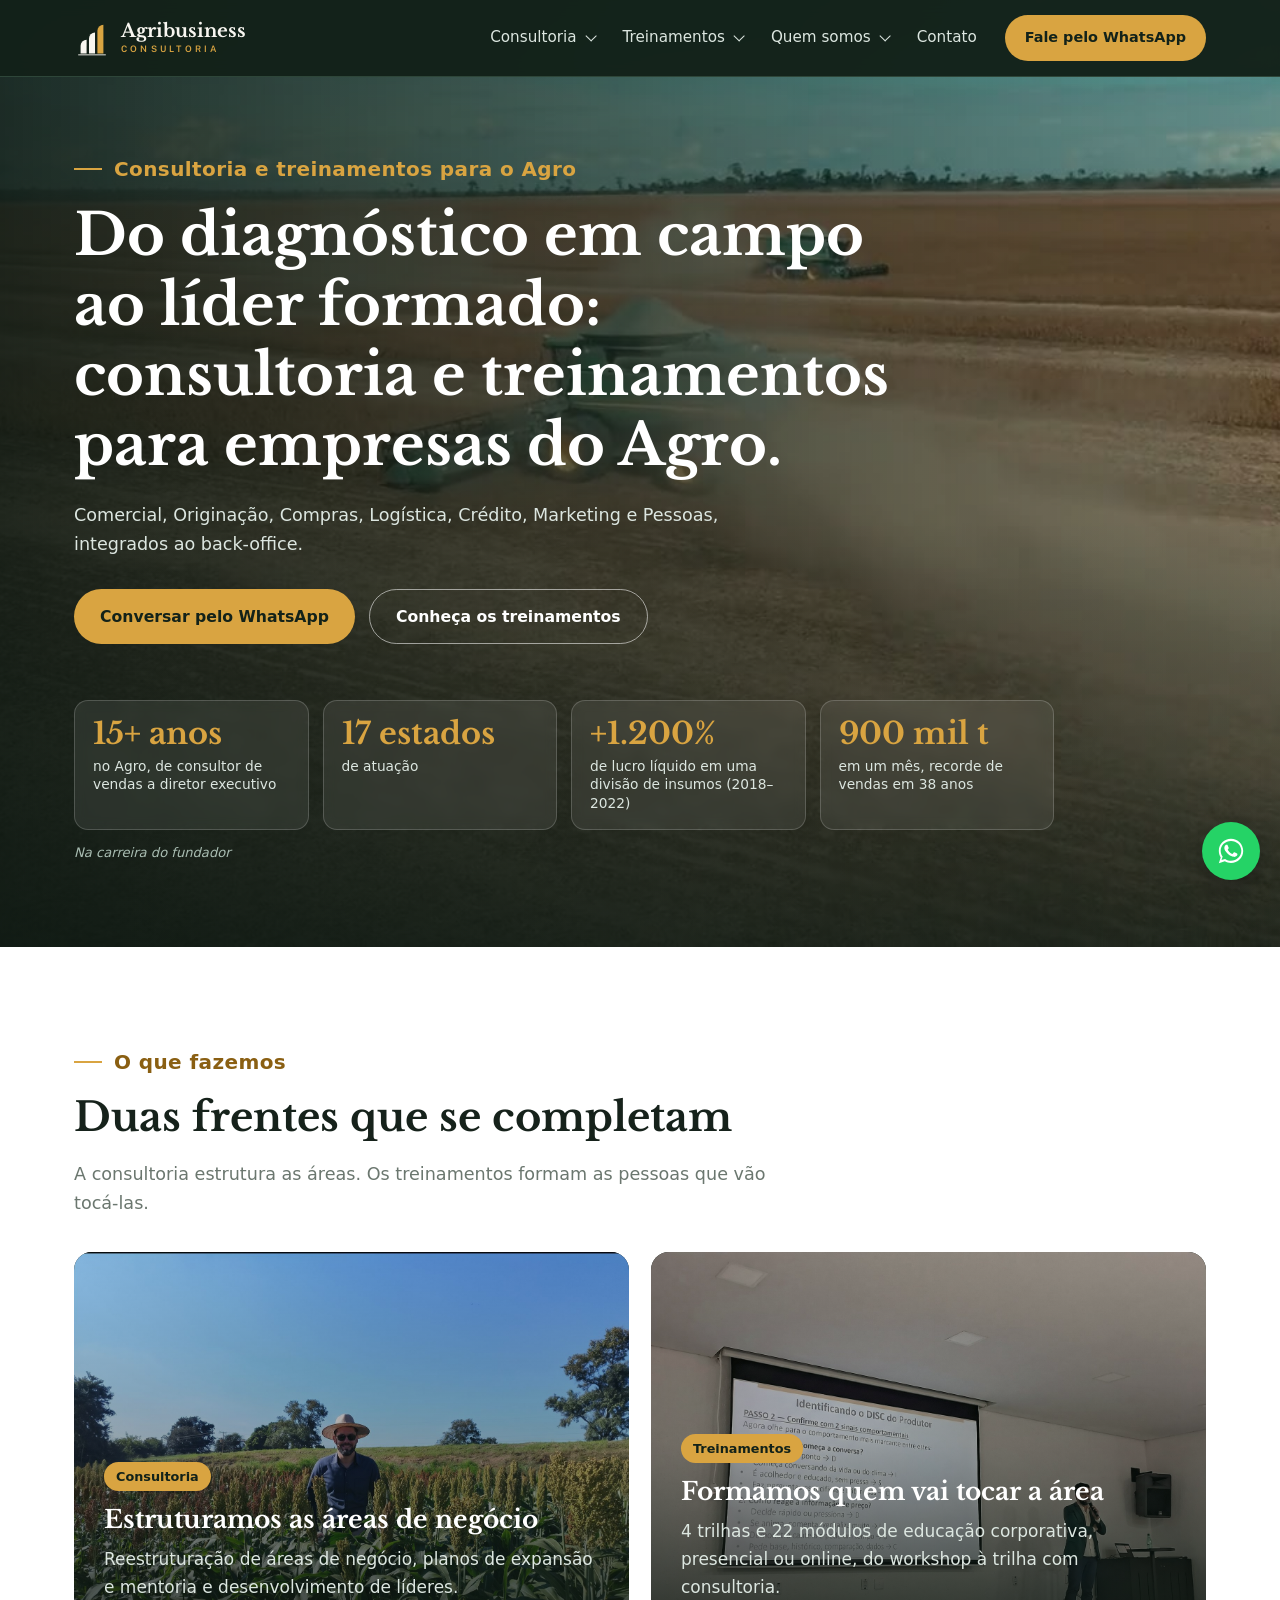
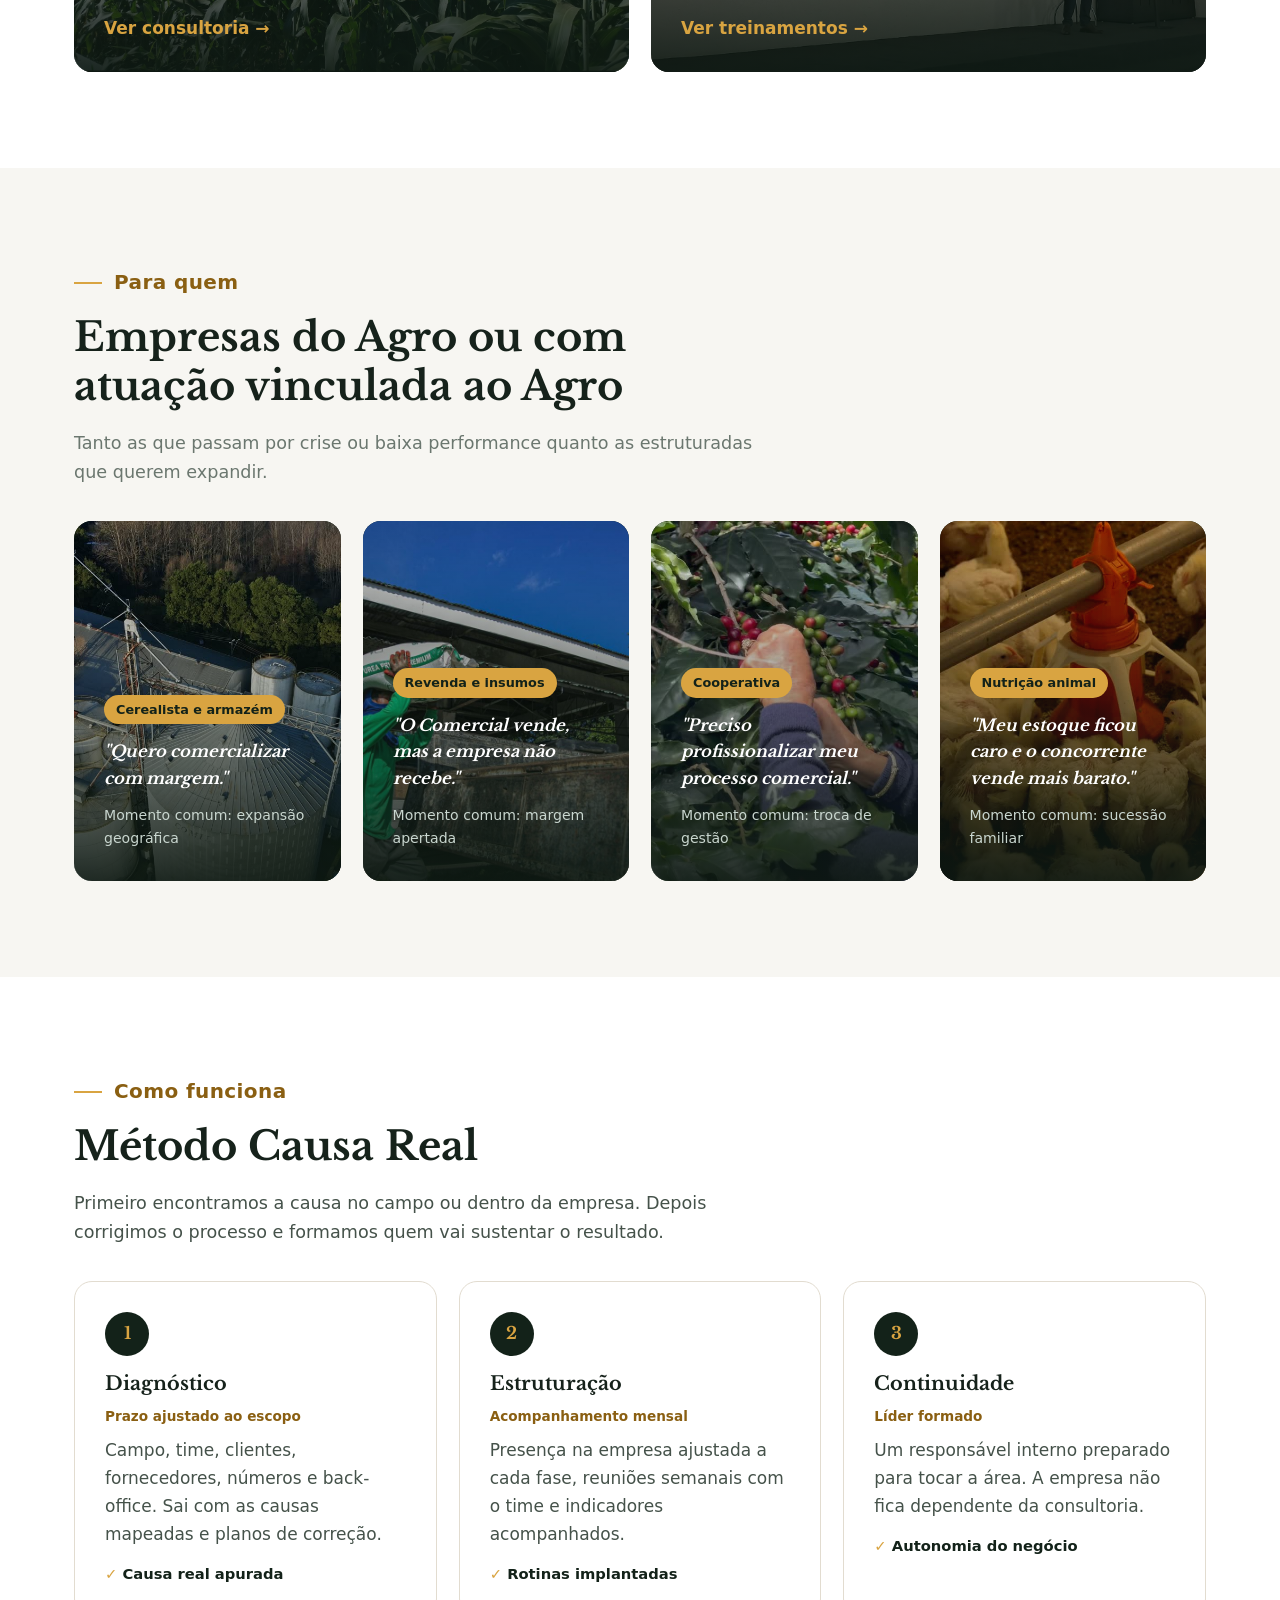
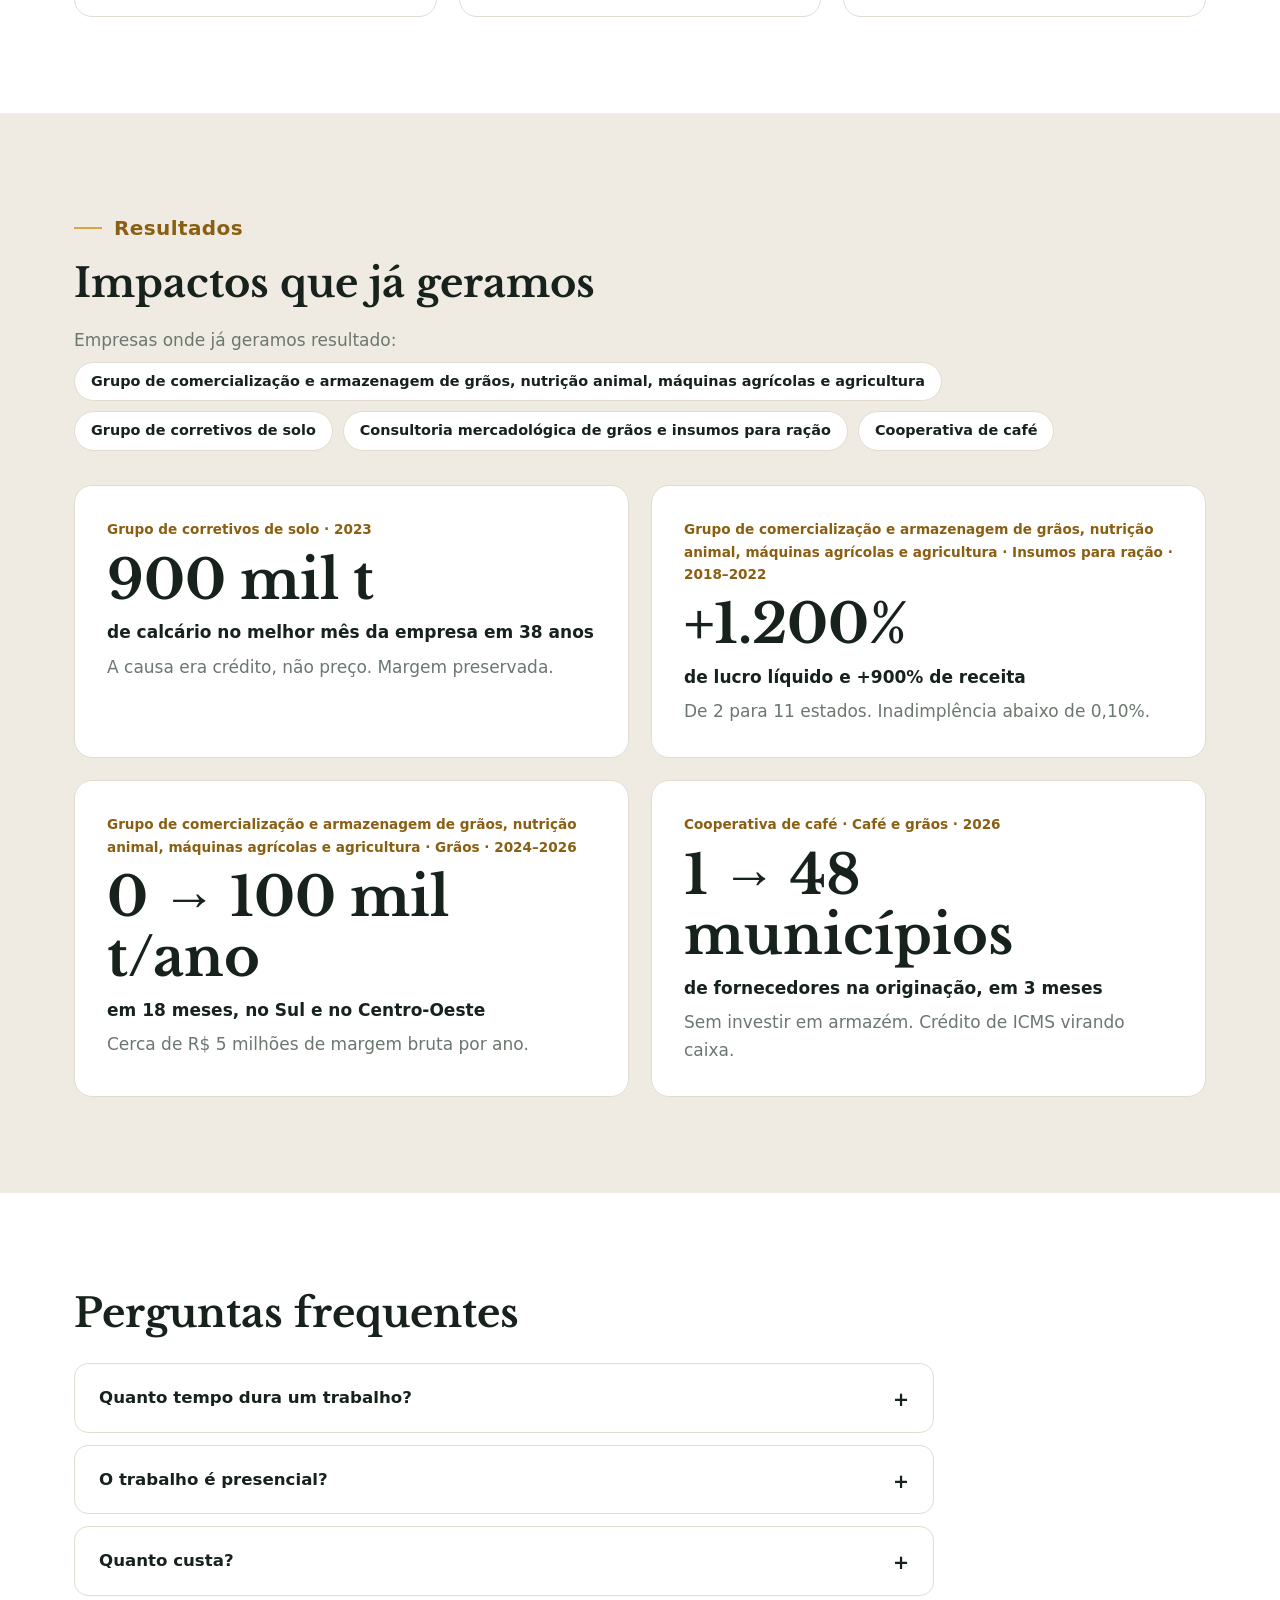
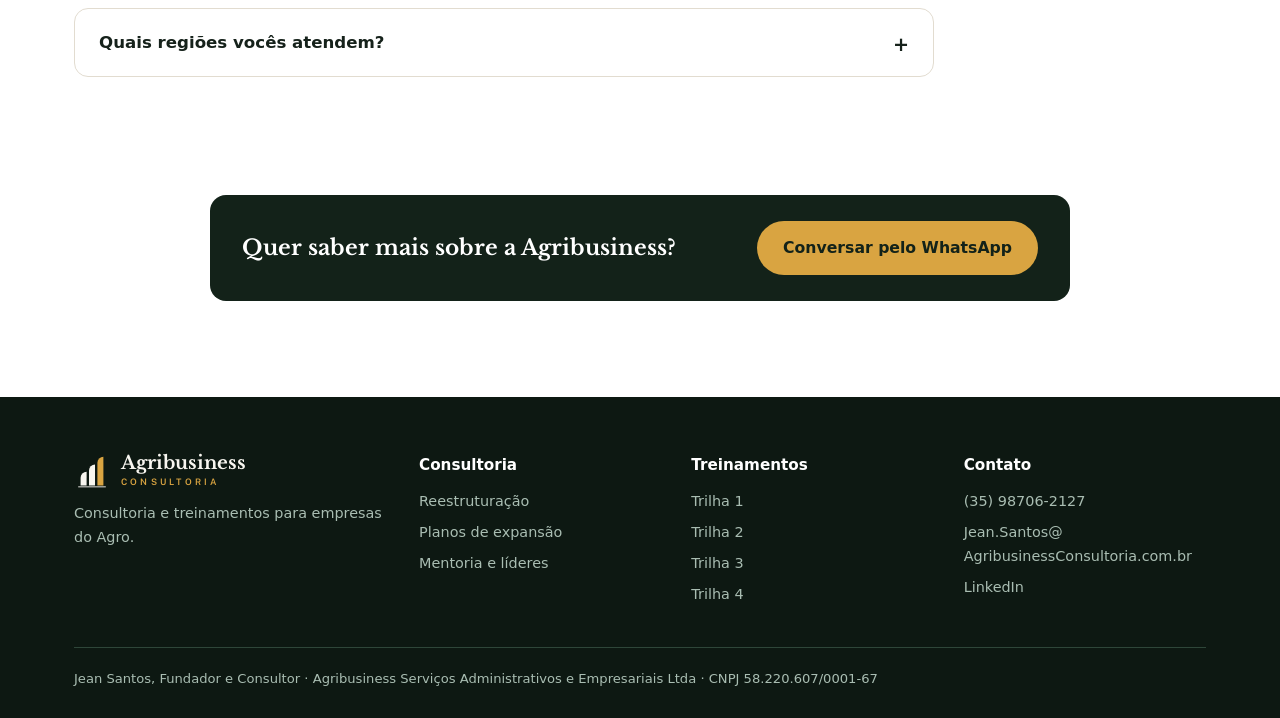
==== commit 0f0096e7: "Site final: trilhas, Quem somos, fotos novas e ajustes de texto" ====
--- a/index.html
+++ b/index.html
@@ -5,7 +5,7 @@
 <body><header class="top"><div class="wrap">
 <a class="brand" href="index.html" aria-label="Agribusiness Consultoria, início"><svg viewBox="0 0 120 116" aria-hidden="true"><path fill="#F8F6F0" d="M22 108V82A20 20 0 0 1 42 62V108Z"/><path fill="#F8F6F0" d="M50 108V58A20 20 0 0 1 70 38V108Z"/><path fill="#D9A441" d="M78 108V32A20 20 0 0 1 98 12V108Z"/><rect x="14" y="111" width="92" height="3" fill="#F8F6F0"/></svg><span class="wm"><span class="n">Agribusiness</span><span class="c">CONSULTORIA</span></span></a>
 <button class="burger" aria-label="Abrir menu" onclick="document.querySelector('nav.menu').classList.toggle('open')">☰</button>
-<nav class="menu"><div class="mi has"><a href="consultoria.html">Consultoria</a><div class="sub"><a href="consultoria.html#reestruturacao">Reestruturação de áreas de negócio</a><a href="consultoria.html#expansao">Planos de expansão</a><a href="consultoria.html#lideres">Mentoria e desenvolvimento de líderes</a><a href="consultoria.html#problemas">Problemas que resolvemos</a></div></div><div class="mi has"><a href="treinamentos.html">Treinamentos</a><div class="sub"><a href="treinamentos.html#trilha-1">Trilha 1<small>Mercado e Comercialização de Commodities</small></a><a href="treinamentos.html#trilha-2">Trilha 2<small>Gestão Comercial e Resultado</small></a><a href="treinamentos.html#trilha-3">Trilha 3<small>Crédito, Risco e Tributário</small></a><a href="treinamentos.html#trilha-4">Trilha 4<small>Liderança e Pessoas no Agro</small></a><a href="treinamentos.html#formatos">Formatos<small>Palestra, workshop e trilhas</small></a></div></div><div class="mi has"><a href="quem-somos.html">Quem somos</a><div class="sub"><a href="quem-somos.html#empresa">A empresa</a><a href="quem-somos.html#fundador">O fundador</a><a href="quem-somos.html#resultados">Resultados</a></div></div><div class="mi"><a href="contato.html">Contato</a></div><a class="btn" href="https://wa.me/5535987062127" rel="noopener">Fale pelo WhatsApp</a></nav>
+<nav class="menu"><div class="mi has"><a href="consultoria.html">Consultoria</a><div class="sub"><a href="consultoria.html#reestruturacao">Reestruturação de áreas de negócio</a><a href="consultoria.html#expansao">Planos de expansão</a><a href="consultoria.html#lideres">Mentoria e desenvolvimento de líderes</a><a href="consultoria.html#problemas">Problemas que resolvemos</a></div></div><div class="mi has"><a href="treinamentos.html">Treinamentos</a><div class="sub"><a href="treinamentos.html#trilha-1">Trilha 1<small>Mercado e Comercialização de Commodities</small></a><a href="treinamentos.html#trilha-2">Trilha 2<small>Gestão Comercial e Resultado</small></a><a href="treinamentos.html#trilha-3">Trilha 3<small>Crédito, Risco e Tributário</small></a><a href="treinamentos.html#trilha-4">Trilha 4<small>Liderança e Pessoas no Agro</small></a><a href="treinamentos.html#formatos">Formatos<small>Palestra, workshop e trilhas</small></a></div></div><div class="mi has"><a href="quem-somos.html">Quem somos</a><div class="sub"><a href="quem-somos.html#empresa">A empresa</a><a href="quem-somos.html#fundador">O fundador</a></div></div><div class="mi"><a href="contato.html">Contato</a></div><a class="btn" href="https://wa.me/5535987062127" rel="noopener">Fale pelo WhatsApp</a></nav>
 </div></header><main>
 <section class="hero">
 <img class="poster" src="assets/hero-poster.jpg" alt="">
@@ -30,7 +30,7 @@
 <p class="lead muted">A consultoria estrutura as áreas. Os treinamentos formam as pessoas que vão tocá-las.</p>
 <div class="tiles t2" style="margin-top:34px">
 <a class="tile reveal" href="consultoria.html"><img src="assets/real-16.jpg" alt="Jean Santos em lavoura de sorgo" loading="lazy"><div class="in"><span class="tag">Consultoria</span><h3>Estruturamos as áreas de negócio</h3><p>Reestruturação de áreas de negócio, planos de expansão e mentoria e desenvolvimento de líderes.</p><span class="go">Ver consultoria →</span></div></a>
-<a class="tile reveal" href="treinamentos.html"><img src="assets/real-18.jpg" alt="Jean Santos conduzindo treinamento" loading="lazy"><div class="in"><span class="tag">Treinamentos</span><h3>Formamos quem vai tocar a área</h3><p>4 trilhas e 15 módulos de educação corporativa, presencial ou online, do workshop à trilha com consultoria.</p><span class="go">Ver treinamentos →</span></div></a>
+<a class="tile reveal" href="treinamentos.html"><img src="assets/disc-18.jpg" alt="Jean Santos conduzindo treinamento" loading="lazy"><div class="in"><span class="tag">Treinamentos</span><h3>Formamos quem vai tocar a área</h3><p>4 trilhas e 22 módulos de educação corporativa, presencial ou online, do workshop à trilha com consultoria.</p><span class="go">Ver treinamentos →</span></div></a>
 </div></div></section>
 
 <section class="off"><div class="wrap">
@@ -47,7 +47,7 @@
 <section><div class="wrap">
 <div class="kicker">Como funciona</div>
 <h2>Método Causa Real</h2>
-<p class="lead">Primeiro, encontramos a causa, no campo ou dentro da empresa. Depois, corrigimos o processo e formamos quem vai sustentar o resultado.</p>
+<p class="lead">Primeiro encontramos a causa no campo ou dentro da empresa. Depois corrigimos o processo e formamos quem vai sustentar o resultado.</p>
 <div class="steps">
 <div class="step reveal"><span class="n">1</span><h3>Diagnóstico</h3><div class="lbl">Prazo ajustado ao escopo</div><p>Campo, time, clientes, fornecedores, números e back-office. Sai com as causas mapeadas e planos de correção.</p><div class="ok">Causa real apurada</div></div>
 <div class="step reveal"><span class="n">2</span><h3>Estruturação</h3><div class="lbl">Acompanhamento mensal</div><p>Presença na empresa ajustada a cada fase, reuniões semanais com o time e indicadores acompanhados.</p><div class="ok">Rotinas implantadas</div></div>
@@ -56,26 +56,25 @@
 
 <section class="sand"><div class="wrap">
 <div class="kicker">Resultados</div>
-<h2>Resultados na carreira do fundador</h2>
-<p class="muted" style="margin-bottom:6px">Empresas onde já gerei resultado:</p>
-<div class="strip"><span>Grupo Grão de Ouro</span><span>Grupo J. Demito</span><span>Germinare</span><span>Capebe</span></div>
+<h2>Impactos que já geramos</h2>
+<p class="muted" style="margin-bottom:6px">Empresas onde já geramos resultado:</p>
+<div class="strip"><span>Grupo de comercialização e armazenagem de grãos, nutrição animal, máquinas agrícolas e agricultura</span><span>Grupo de corretivos de solo</span><span>Consultoria mercadológica de grãos e insumos para ração</span><span>Cooperativa de café</span></div>
 <div class="nums">
-<div class="num reveal"><div class="who">Grupo J. Demito · Corretivos de Solo · 2023</div><b>900 mil t</b><div class="what">de calcário no melhor mês da empresa em 38 anos</div><p>A causa era crédito, não preço. Margem preservada.</p></div>
-<div class="num reveal"><div class="who">Grupo Grão de Ouro · Insumos para Ração · 2018–2022</div><b>+1.200%</b><div class="what">de lucro líquido e +900% de receita</div><p>De 2 para 11 estados. Inadimplência abaixo de 0,10%.</p></div>
-<div class="num reveal"><div class="who">Grupo Grão de Ouro · Grãos · 2024–2026</div><b>0 → 100 mil t/ano</b><div class="what">em 18 meses, no Sul e no Centro-Oeste</div><p>Cerca de R$ 5 milhões de margem bruta por ano.</p></div>
-<div class="num reveal"><div class="who">Capebe · Café e Grãos · 2026</div><b>1 → 48 municípios</b><div class="what">de fornecedores na originação, em 3 meses</div><p>Sem investir em armazém. Crédito de ICMS virando caixa.</p></div>
+<div class="num reveal"><div class="who">Grupo de corretivos de solo · 2023</div><b>900 mil t</b><div class="what">de calcário no melhor mês da empresa em 38 anos</div><p>A causa era crédito, não preço. Margem preservada.</p></div>
+<div class="num reveal"><div class="who">Grupo de comercialização e armazenagem de grãos, nutrição animal, máquinas agrícolas e agricultura · Insumos para ração · 2018–2022</div><b>+1.200%</b><div class="what">de lucro líquido e +900% de receita</div><p>De 2 para 11 estados. Inadimplência abaixo de 0,10%.</p></div>
+<div class="num reveal"><div class="who">Grupo de comercialização e armazenagem de grãos, nutrição animal, máquinas agrícolas e agricultura · Grãos · 2024–2026</div><b>0 → 100 mil t/ano</b><div class="what">em 18 meses, no Sul e no Centro-Oeste</div><p>Cerca de R$ 5 milhões de margem bruta por ano.</p></div>
+<div class="num reveal"><div class="who">Cooperativa de café · Café e grãos · 2026</div><b>1 → 48 municípios</b><div class="what">de fornecedores na originação, em 3 meses</div><p>Sem investir em armazém. Crédito de ICMS virando caixa.</p></div>
 </div></div></section>
 
 <section><div class="wrap">
-<div class="kicker">Perguntas frequentes</div>
-<h2>Antes da primeira conversa</h2>
+<h2>Perguntas frequentes</h2>
 <div class="faq">
-<details><summary>Quanto tempo dura um trabalho?</summary><p>O diagnóstico tem prazo ajustado ao escopo. A estruturação segue com acompanhamento mensal até a área andar sozinha. Treinamentos vão de uma palestra de 1 a 2 h a uma trilha In Company de 16 a 24 h.</p></details>
-<details><summary>O trabalho é presencial?</summary><p>O diagnóstico é feito em campo, dentro da empresa. Depois, a presença é ajustada a cada fase, com reuniões semanais com o time. Os treinamentos podem ser presenciais ou online.</p></details>
-<details><summary>Quanto custa?</summary><p>Cada proposta é montada sob medida, depois de uma conversa sobre o momento da empresa, o escopo e o formato.</p></details>
-<details><summary>Quais regiões vocês atendem?</summary><p>Todo o Brasil. A base fica no Sul de Minas, com experiência de atuação em 17 estados.</p></details>
+<details><summary>Quanto tempo dura um trabalho?</summary><p>O diagnóstico tem, em média, de 2 semanas a 1 mês, de acordo com a disponibilidade das pessoas a serem avaliadas. A estruturação segue com acompanhamento mensal até a área andar sozinha. Treinamentos vão de uma palestra de 1 a 2 h a uma trilha In Company de 16 a 24 h.</p></details>
+<details><summary>O trabalho é presencial?</summary><p>O diagnóstico é feito em campo e dentro da empresa. Depois a presença é ajustada a cada fase, com reuniões semanais com o time. Os treinamentos podem ser presenciais ou online.</p></details>
+<details><summary>Quanto custa?</summary><p>Cada proposta é montada sob medida depois de uma conversa sobre o momento da empresa, o escopo e o formato.</p></details>
+<details><summary>Quais regiões vocês atendem?</summary><p>Todo o Brasil. Nossa base fica no Sul de Minas e já atuamos em 17 estados.</p></details>
 </div></div></section>
-<section><div class="wrap"><div class="cta-band reveal" style="background-image:url(assets/soja-colheita.jpg)"><div><h2>Vamos conversar sobre o seu negócio?</h2><p>"Diagnóstico é o pai da assertividade."</p></div><a class="btn" href="https://wa.me/5535987062127" rel="noopener">Conversar pelo WhatsApp</a></div></div></section></main><footer><div class="wrap">
+<section class="ctam-s"><div class="wrap"><div class="cta-mini reveal"><p>Quer saber mais sobre a Agribusiness?</p><a class="btn" href="https://wa.me/5535987062127" rel="noopener">Conversar pelo WhatsApp</a></div></div></section></main><footer><div class="wrap">
 <div class="cols">
 <div><a class="brand" href="index.html" style="margin-bottom:14px"><svg viewBox="0 0 120 116" aria-hidden="true"><path fill="#F8F6F0" d="M22 108V82A20 20 0 0 1 42 62V108Z"/><path fill="#F8F6F0" d="M50 108V58A20 20 0 0 1 70 38V108Z"/><path fill="#D9A441" d="M78 108V32A20 20 0 0 1 98 12V108Z"/><rect x="14" y="111" width="92" height="3" fill="#F8F6F0"/></svg><span class="wm"><span class="n">Agribusiness</span><span class="c">CONSULTORIA</span></span></a><p>Consultoria e treinamentos para empresas do Agro.</p></div>
 <div><h4>Consultoria</h4><a href="consultoria.html#reestruturacao">Reestruturação</a><a href="consultoria.html#expansao">Planos de expansão</a><a href="consultoria.html#lideres">Mentoria e líderes</a></div>
--- a/assets/style.css
+++ b/assets/style.css
@@ -197,7 +197,7 @@
 .faq details{background:#fff;border:1px solid var(--sand2);border-radius:14px;padding:20px 24px;margin-bottom:12px}
 .faq summary{cursor:pointer;font-weight:700;color:var(--ink);list-style:none;font-size:1.04rem}
 .faq summary::-webkit-details-marker{display:none}
-.faq summary:after{content:"+";float:right;color:var(--ochre);font-weight:700;font-size:1.2rem}
+.faq summary:after{content:"+";float:right;color:var(--ink);font-weight:700;font-size:1.2rem}
 .faq details[open] summary:after{content:"–"}
 .faq details p{margin:12px 0 0}
 
@@ -257,3 +257,11 @@
 .pro .eduf h3{margin-top:6px}
 @media(max-width:1100px){.edub{grid-template-columns:repeat(3,1fr)}}
 @media(max-width:860px){.edub{grid-template-columns:1fr}}
+
+.qhead{background-position:center 38%}
+@media(max-width:700px){.qhead{background-position:100% 38%}}
+.ctam-s{padding-top:10px}
+.cta-mini{display:flex;align-items:center;justify-content:space-between;gap:24px;flex-wrap:wrap;max-width:860px;margin:0 auto;background:var(--green);color:#fff;border-radius:16px;padding:26px 32px}
+.cta-mini p{margin:0;color:#fff;font-family:var(--serif);font-size:clamp(1.1rem,2vw,1.35rem)}
+.stat b{line-height:1.15}
+.stat b{font-size:clamp(1.4rem,2vw,1.6rem)}
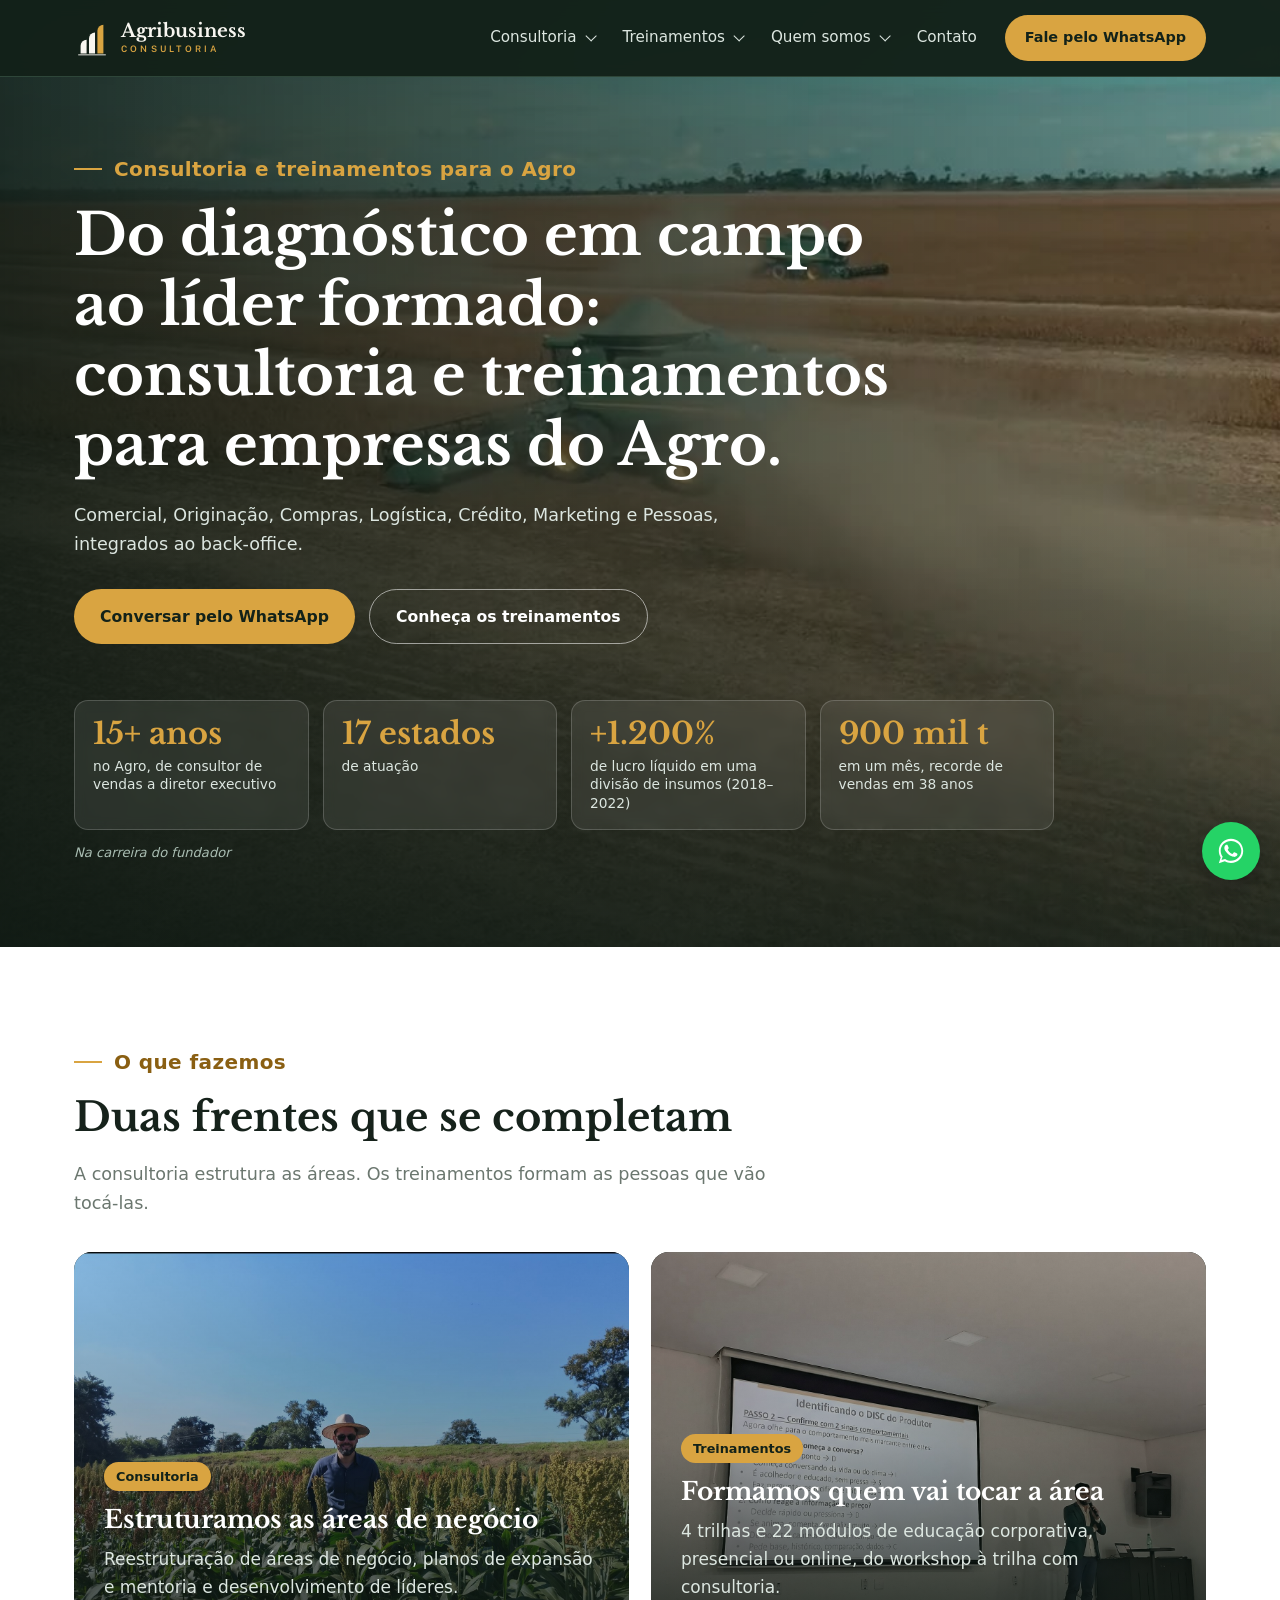
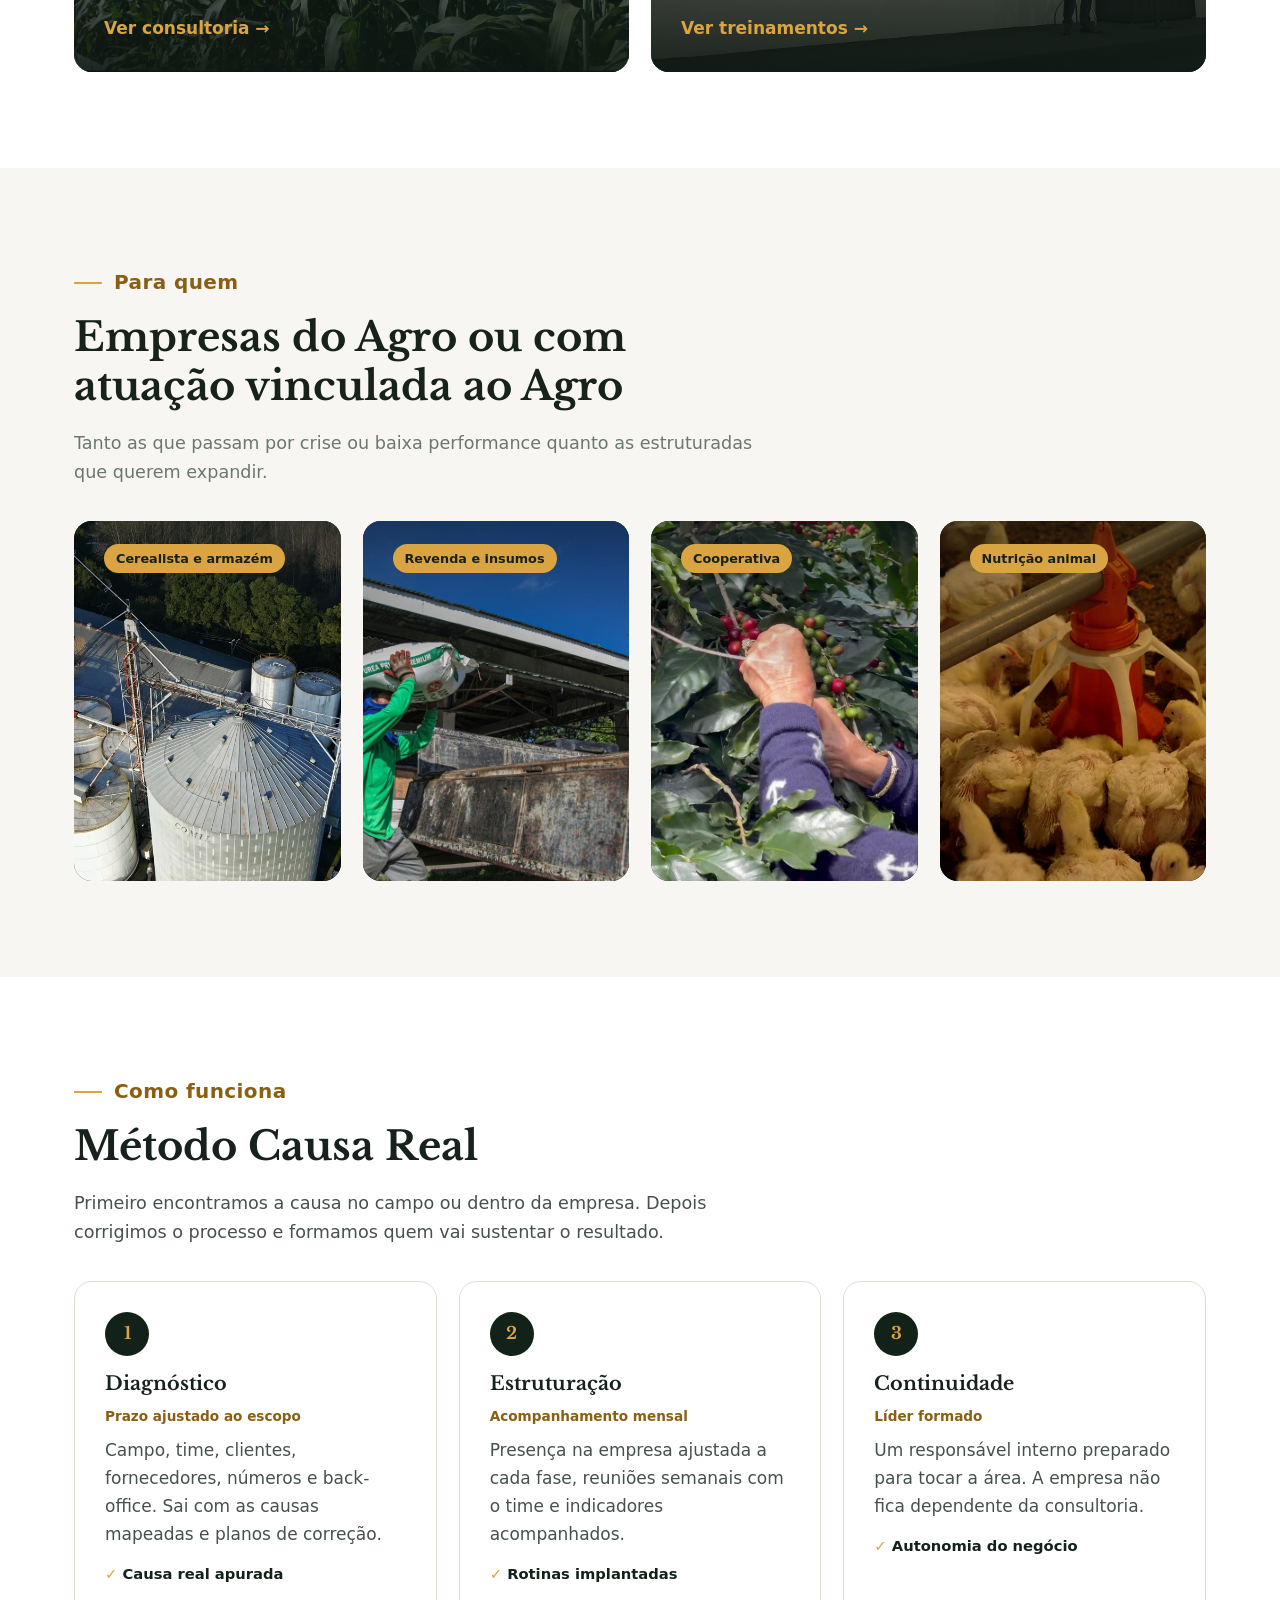
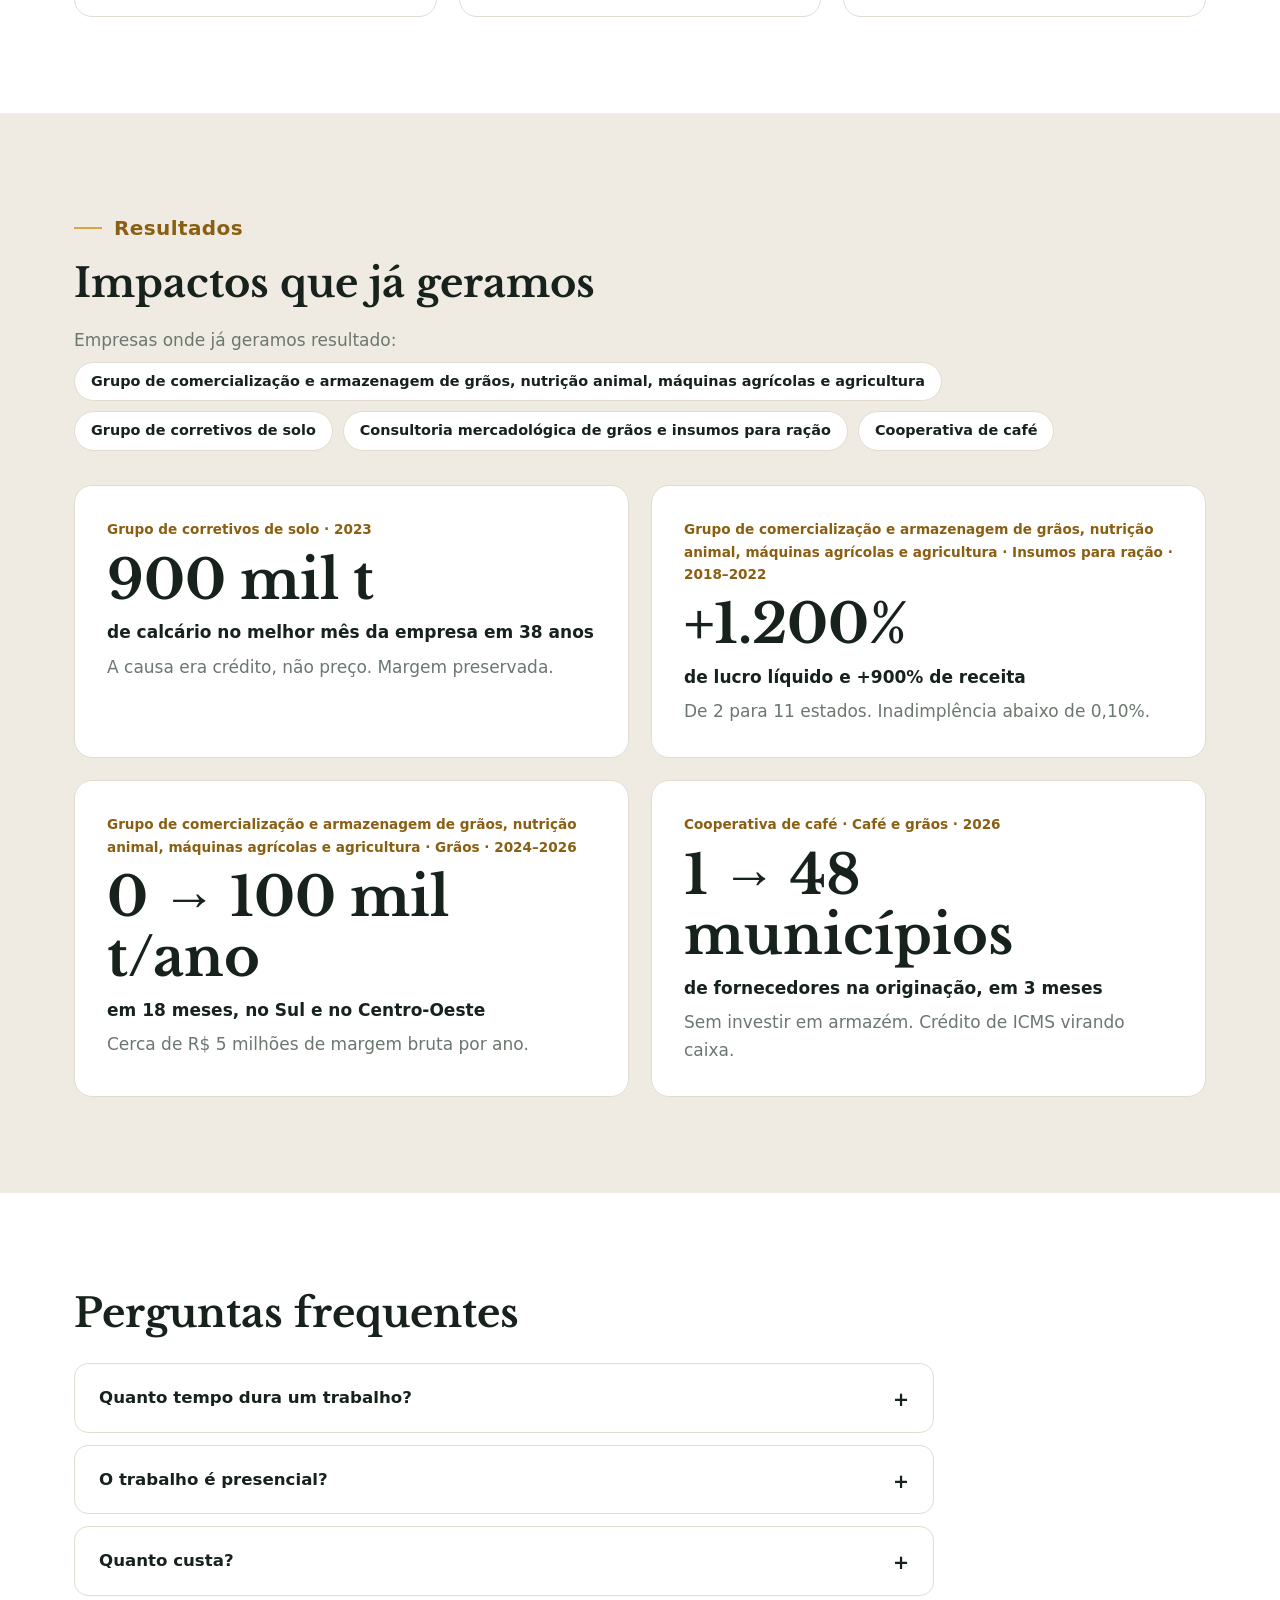
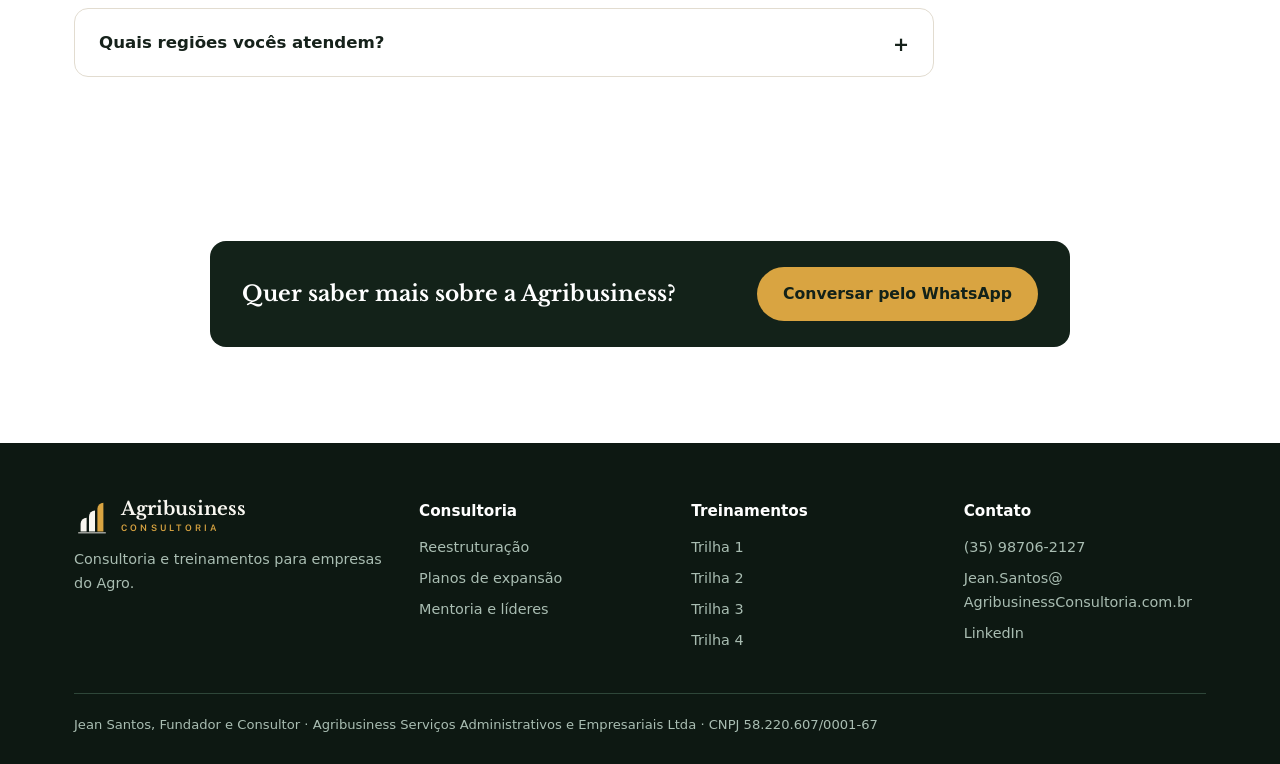
==== commit a89fa4eb: "Para quem só com etiquetas e nova foto da Quem somos" ====
--- a/index.html
+++ b/index.html
@@ -38,10 +38,10 @@
 <h2>Empresas do Agro ou com atuação vinculada ao Agro</h2>
 <p class="lead muted">Tanto as que passam por crise ou baixa performance quanto as estruturadas que querem expandir.</p>
 <div class="tiles t4" style="margin-top:34px">
-<div class="tile sm reveal"><img src="assets/silos.jpg" alt="" loading="lazy"><div class="in"><span class="tag">Cerealista e armazém</span><p class="dor">"Quero comercializar com margem."</p><p class="mom">Momento comum: expansão geográfica</p></div></div>
-<div class="tile sm reveal"><img src="assets/insumos.jpg" alt="" loading="lazy"><div class="in"><span class="tag">Revenda e insumos</span><p class="dor">"O Comercial vende, mas a empresa não recebe."</p><p class="mom">Momento comum: margem apertada</p></div></div>
-<div class="tile sm reveal"><img src="assets/cafe.jpg" alt="" loading="lazy"><div class="in"><span class="tag">Cooperativa</span><p class="dor">"Preciso profissionalizar meu processo comercial."</p><p class="mom">Momento comum: troca de gestão</p></div></div>
-<div class="tile sm reveal"><img src="assets/nutricao.jpg" alt="" loading="lazy"><div class="in"><span class="tag">Nutrição animal</span><p class="dor">"Meu estoque ficou caro e o concorrente vende mais barato."</p><p class="mom">Momento comum: sucessão familiar</p></div></div>
+<div class="tile sm reveal"><img src="assets/silos.jpg" alt="" loading="lazy"><div class="in top"><span class="tag">Cerealista e armazém</span></div></div>
+<div class="tile sm reveal"><img src="assets/insumos.jpg" alt="" loading="lazy"><div class="in top"><span class="tag">Revenda e insumos</span></div></div>
+<div class="tile sm reveal"><img src="assets/cafe.jpg" alt="" loading="lazy"><div class="in top"><span class="tag">Cooperativa</span></div></div>
+<div class="tile sm reveal"><img src="assets/nutricao.jpg" alt="" loading="lazy"><div class="in top"><span class="tag">Nutrição animal</span></div></div>
 </div></div></section>
 
 <section><div class="wrap">
--- a/assets/style.css
+++ b/assets/style.css
@@ -260,8 +260,14 @@
 
 .qhead{background-position:center 38%}
 @media(max-width:700px){.qhead{background-position:100% 38%}}
-.ctam-s{padding-top:10px}
+.ctam-s{padding-top:56px}
 .cta-mini{display:flex;align-items:center;justify-content:space-between;gap:24px;flex-wrap:wrap;max-width:860px;margin:0 auto;background:var(--green);color:#fff;border-radius:16px;padding:26px 32px}
 .cta-mini p{margin:0;color:#fff;font-family:var(--serif);font-size:clamp(1.1rem,2vw,1.35rem)}
 .stat b{line-height:1.15}
 .stat b{font-size:clamp(1.4rem,2vw,1.6rem)}
+
+.tile.sm .in.top{justify-content:flex-start;padding-top:22px}
+.tile.sm:has(.in.top):after{background:linear-gradient(180deg,rgba(13,24,18,.45) 0%,rgba(13,24,18,0) 45%)}
+.phead.light:after{background:linear-gradient(90deg,rgba(13,24,18,.72) 0%,rgba(13,24,18,.40) 55%,rgba(13,24,18,.10) 100%)}
+.qhead.light{background-position:center 20%}
+.tile.sm:has(.in.top){justify-content:flex-start}
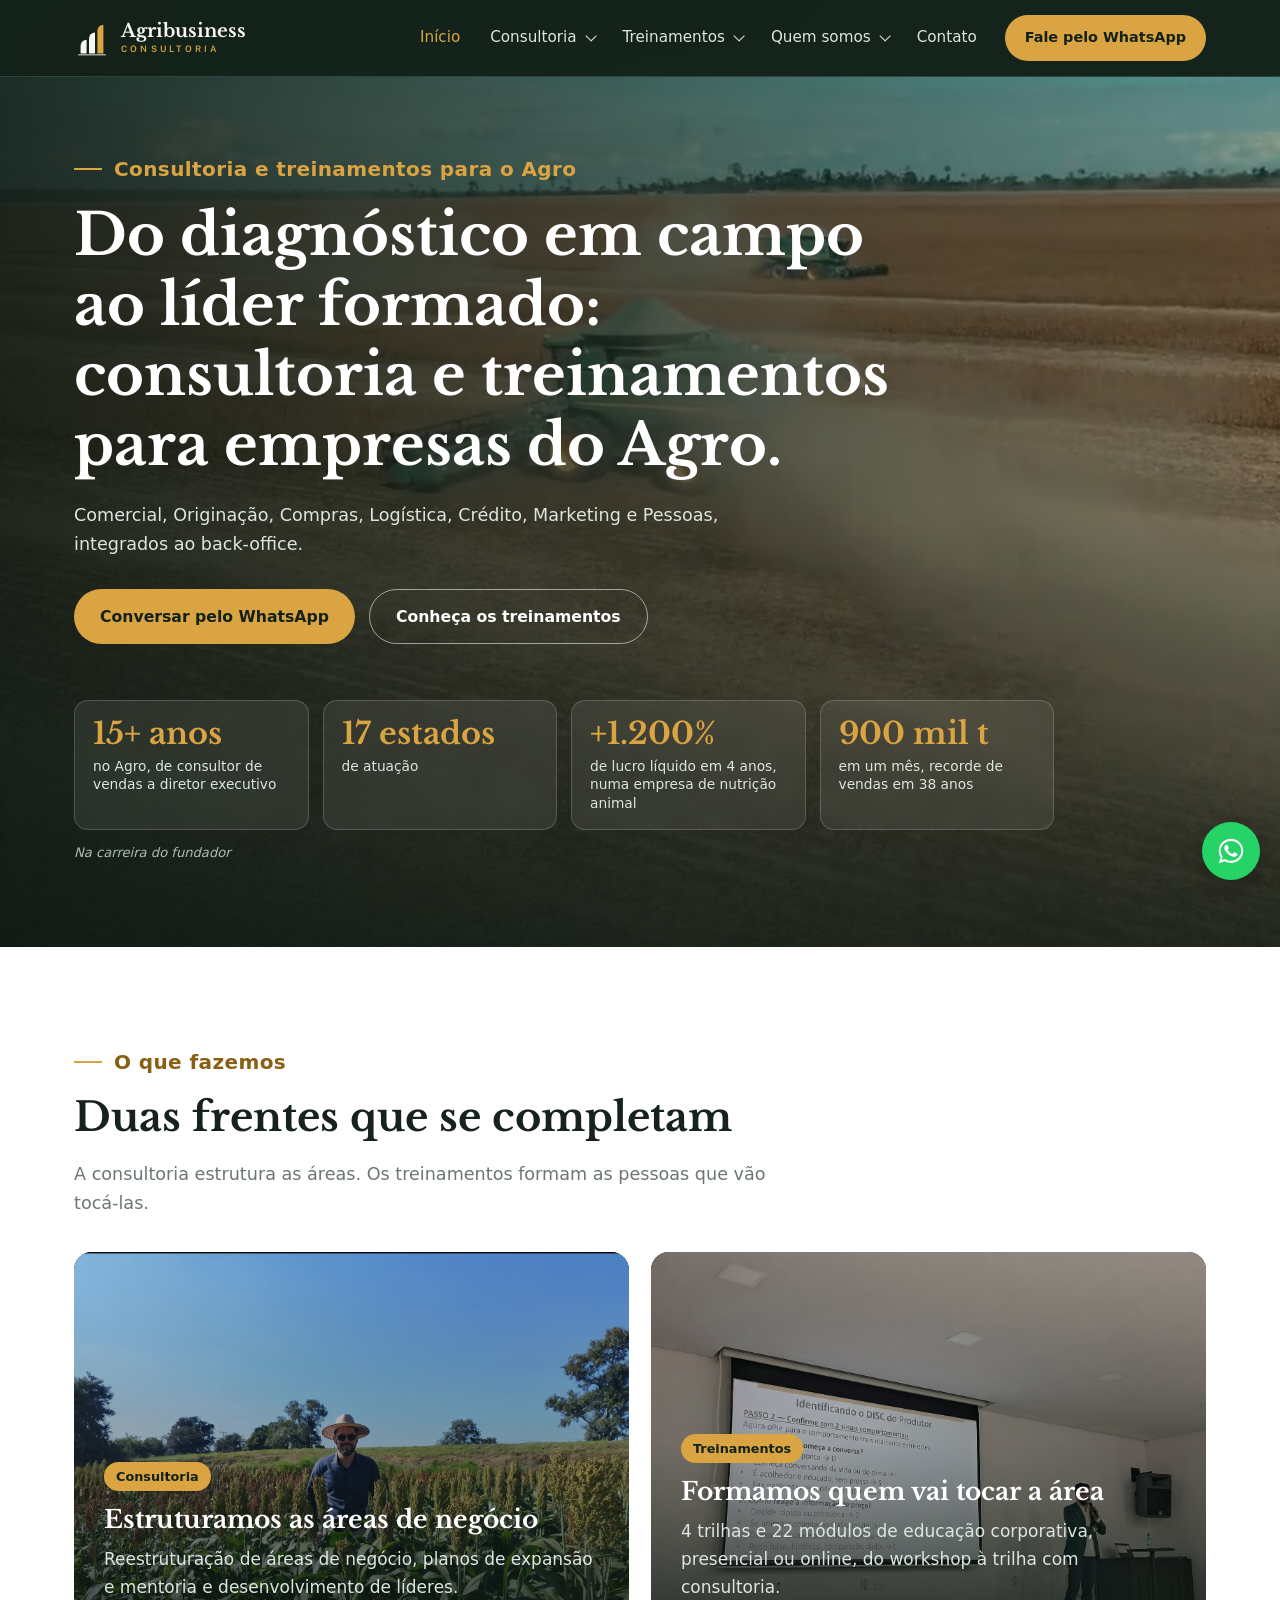
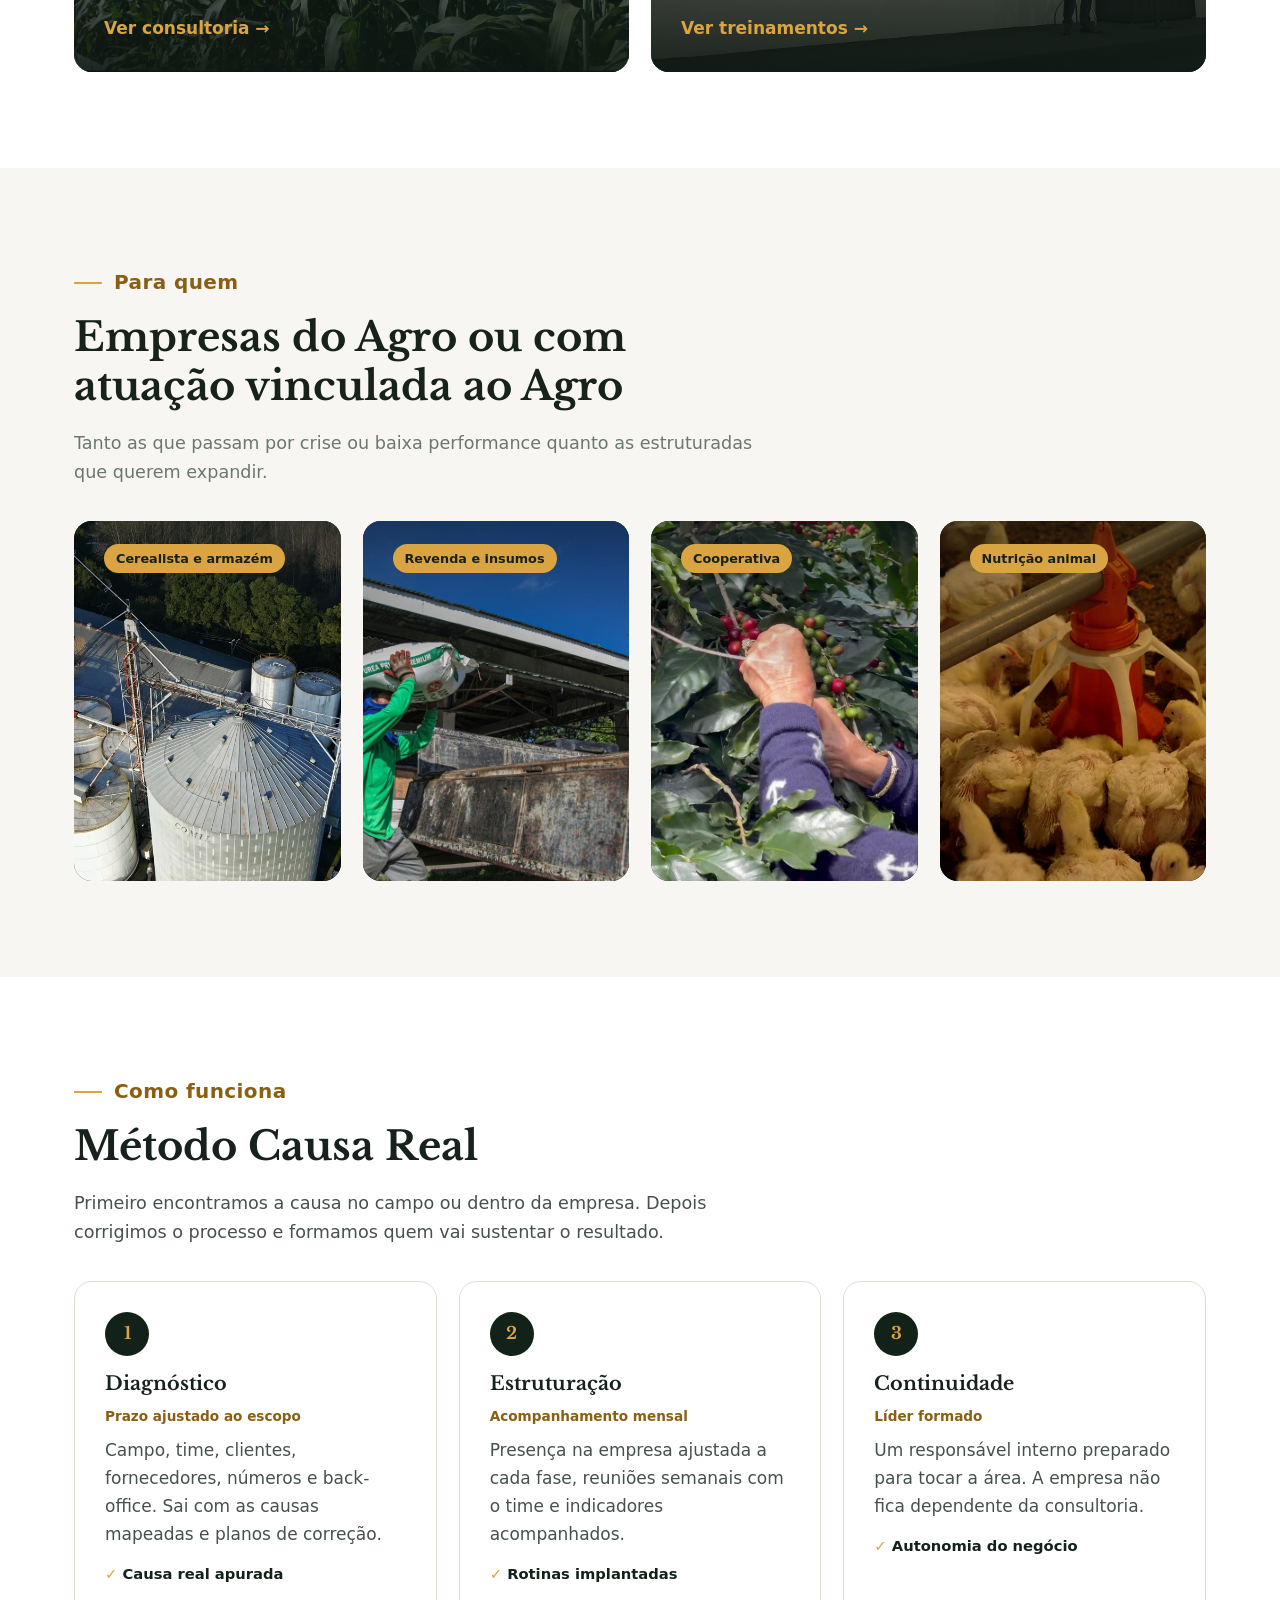
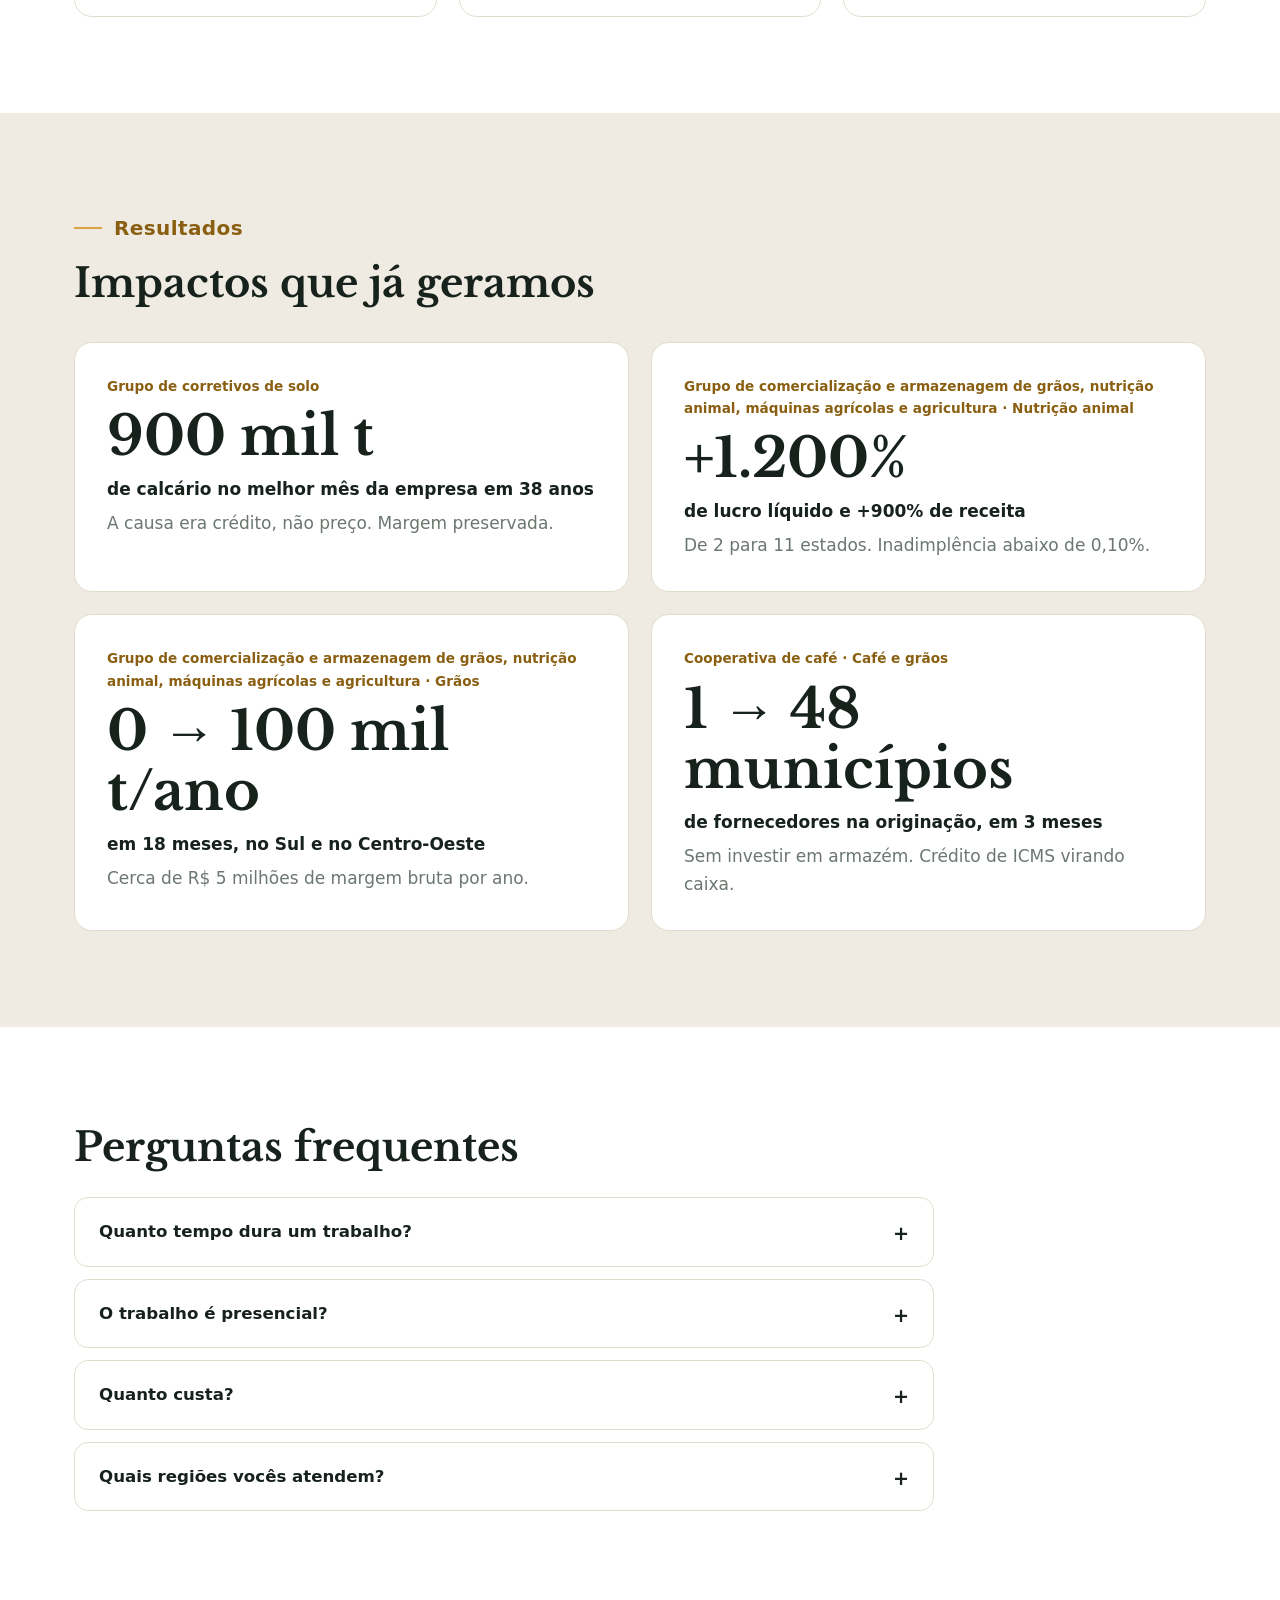
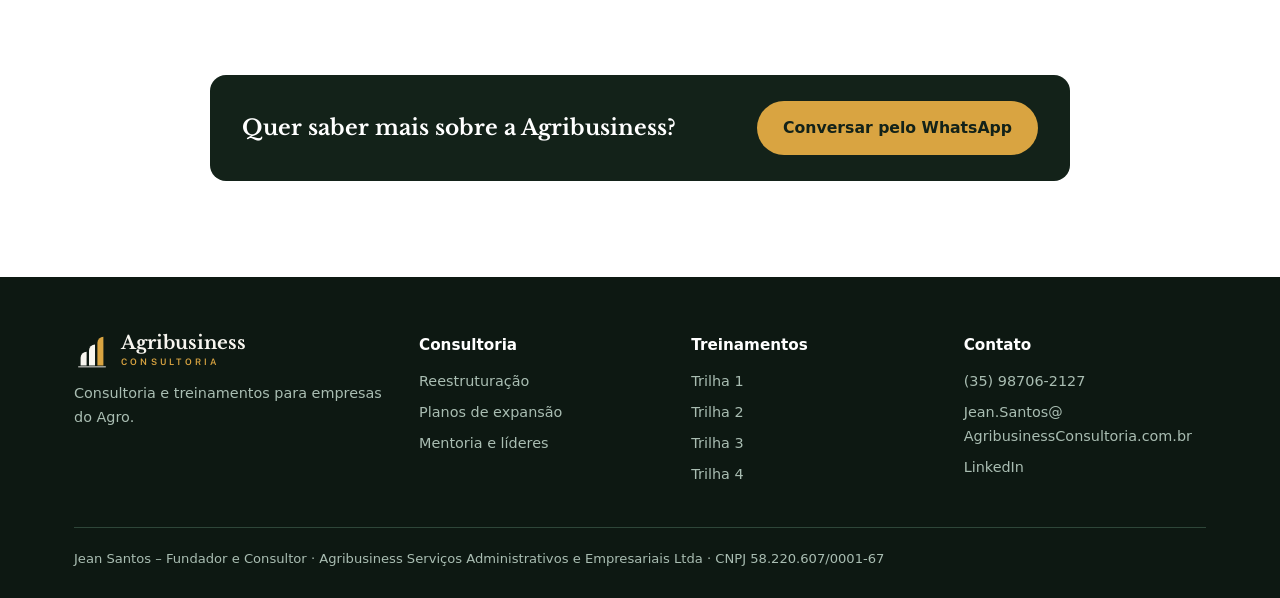
==== commit 6dde89fc: "Rodapé, Início no menu, resultados sem anos e foto do Pilar 1" ====
--- a/index.html
+++ b/index.html
@@ -4,8 +4,8 @@
 <link rel="icon" href="data:image/svg+xml,%3Csvg xmlns='http://www.w3.org/2000/svg' viewBox='0 0 64 64'%3E%3Crect width='64' height='64' rx='12' fill='%23132219'/%3E%3Cg transform='translate%289 8%29 scale%28.39%29'%3E%3Cpath fill='%23F8F6F0' d='M22 108V82A20 20 0 0 1 42 62V108Z'/%3E%3Cpath fill='%23F8F6F0' d='M50 108V58A20 20 0 0 1 70 38V108Z'/%3E%3Cpath fill='%23D9A441' d='M78 108V32A20 20 0 0 1 98 12V108Z'/%3E%3C/g%3E%3C/svg%3E"><link rel="stylesheet" href="assets/style.css"></head>
 <body><header class="top"><div class="wrap">
 <a class="brand" href="index.html" aria-label="Agribusiness Consultoria, início"><svg viewBox="0 0 120 116" aria-hidden="true"><path fill="#F8F6F0" d="M22 108V82A20 20 0 0 1 42 62V108Z"/><path fill="#F8F6F0" d="M50 108V58A20 20 0 0 1 70 38V108Z"/><path fill="#D9A441" d="M78 108V32A20 20 0 0 1 98 12V108Z"/><rect x="14" y="111" width="92" height="3" fill="#F8F6F0"/></svg><span class="wm"><span class="n">Agribusiness</span><span class="c">CONSULTORIA</span></span></a>
-<button class="burger" aria-label="Abrir menu" onclick="document.querySelector('nav.menu').classList.toggle('open')">☰</button>
-<nav class="menu"><div class="mi has"><a href="consultoria.html">Consultoria</a><div class="sub"><a href="consultoria.html#reestruturacao">Reestruturação de áreas de negócio</a><a href="consultoria.html#expansao">Planos de expansão</a><a href="consultoria.html#lideres">Mentoria e desenvolvimento de líderes</a><a href="consultoria.html#problemas">Problemas que resolvemos</a></div></div><div class="mi has"><a href="treinamentos.html">Treinamentos</a><div class="sub"><a href="treinamentos.html#trilha-1">Trilha 1<small>Mercado e Comercialização de Commodities</small></a><a href="treinamentos.html#trilha-2">Trilha 2<small>Gestão Comercial e Resultado</small></a><a href="treinamentos.html#trilha-3">Trilha 3<small>Crédito, Risco e Tributário</small></a><a href="treinamentos.html#trilha-4">Trilha 4<small>Liderança e Pessoas no Agro</small></a><a href="treinamentos.html#formatos">Formatos<small>Palestra, workshop e trilhas</small></a></div></div><div class="mi has"><a href="quem-somos.html">Quem somos</a><div class="sub"><a href="quem-somos.html#empresa">A empresa</a><a href="quem-somos.html#fundador">O fundador</a></div></div><div class="mi"><a href="contato.html">Contato</a></div><a class="btn" href="https://wa.me/5535987062127" rel="noopener">Fale pelo WhatsApp</a></nav>
+<button class="burger" aria-label="Abrir menu" onclick="const n=document.querySelector('nav.menu');const o=n.classList.toggle('open');document.body.classList.toggle('menu-open',o);this.textContent=o?'✕':'☰';this.setAttribute('aria-label',o?'Fechar menu':'Abrir menu')">☰</button>
+<nav class="menu"><div class="mi on"><a href="index.html">Início</a></div><div class="mi has"><a href="consultoria.html">Consultoria</a><div class="sub"><a href="consultoria.html#reestruturacao">Reestruturação de áreas de negócio</a><a href="consultoria.html#expansao">Planos de expansão</a><a href="consultoria.html#lideres">Mentoria e desenvolvimento de líderes</a><a href="consultoria.html#problemas">Problemas que resolvemos</a></div></div><div class="mi has"><a href="treinamentos.html">Treinamentos</a><div class="sub"><a href="treinamentos.html#trilha-1">Trilha 1<small>Mercado e Comercialização de Commodities</small></a><a href="treinamentos.html#trilha-2">Trilha 2<small>Gestão Comercial e Resultado</small></a><a href="treinamentos.html#trilha-3">Trilha 3<small>Crédito, Risco e Tributário</small></a><a href="treinamentos.html#trilha-4">Trilha 4<small>Liderança e Pessoas no Agro</small></a><a href="treinamentos.html#formatos">Formatos<small>Palestra, workshop e trilhas</small></a></div></div><div class="mi has"><a href="quem-somos.html">Quem somos</a><div class="sub"><a href="quem-somos.html#empresa">A empresa</a><a href="quem-somos.html#fundador">O fundador</a></div></div><div class="mi"><a href="contato.html">Contato</a></div><a class="btn" href="https://wa.me/5535987062127" rel="noopener">Fale pelo WhatsApp</a></nav>
 </div></header><main>
 <section class="hero">
 <img class="poster" src="assets/hero-poster.jpg" alt="">
@@ -18,7 +18,7 @@
 <div class="proof">
 <div><b>15+ anos</b><span>no Agro, de consultor de vendas a diretor executivo</span></div>
 <div><b>17 estados</b><span>de atuação</span></div>
-<div><b>+1.200%</b><span>de lucro líquido em uma divisão de insumos (2018–2022)</span></div>
+<div><b>+1.200%</b><span>de lucro líquido em 4 anos, numa empresa de nutrição animal</span></div>
 <div><b>900 mil t</b><span>em um mês, recorde de vendas em 38 anos</span></div>
 </div>
 <p class="proofnote">Na carreira do fundador</p>
@@ -57,13 +57,11 @@
 <section class="sand"><div class="wrap">
 <div class="kicker">Resultados</div>
 <h2>Impactos que já geramos</h2>
-<p class="muted" style="margin-bottom:6px">Empresas onde já geramos resultado:</p>
-<div class="strip"><span>Grupo de comercialização e armazenagem de grãos, nutrição animal, máquinas agrícolas e agricultura</span><span>Grupo de corretivos de solo</span><span>Consultoria mercadológica de grãos e insumos para ração</span><span>Cooperativa de café</span></div>
 <div class="nums">
-<div class="num reveal"><div class="who">Grupo de corretivos de solo · 2023</div><b>900 mil t</b><div class="what">de calcário no melhor mês da empresa em 38 anos</div><p>A causa era crédito, não preço. Margem preservada.</p></div>
-<div class="num reveal"><div class="who">Grupo de comercialização e armazenagem de grãos, nutrição animal, máquinas agrícolas e agricultura · Insumos para ração · 2018–2022</div><b>+1.200%</b><div class="what">de lucro líquido e +900% de receita</div><p>De 2 para 11 estados. Inadimplência abaixo de 0,10%.</p></div>
-<div class="num reveal"><div class="who">Grupo de comercialização e armazenagem de grãos, nutrição animal, máquinas agrícolas e agricultura · Grãos · 2024–2026</div><b>0 → 100 mil t/ano</b><div class="what">em 18 meses, no Sul e no Centro-Oeste</div><p>Cerca de R$ 5 milhões de margem bruta por ano.</p></div>
-<div class="num reveal"><div class="who">Cooperativa de café · Café e grãos · 2026</div><b>1 → 48 municípios</b><div class="what">de fornecedores na originação, em 3 meses</div><p>Sem investir em armazém. Crédito de ICMS virando caixa.</p></div>
+<div class="num reveal"><div class="who">Grupo de corretivos de solo</div><b>900 mil t</b><div class="what">de calcário no melhor mês da empresa em 38 anos</div><p>A causa era crédito, não preço. Margem preservada.</p></div>
+<div class="num reveal"><div class="who">Grupo de comercialização e armazenagem de grãos, nutrição animal, máquinas agrícolas e agricultura · Nutrição animal</div><b>+1.200%</b><div class="what">de lucro líquido e +900% de receita</div><p>De 2 para 11 estados. Inadimplência abaixo de 0,10%.</p></div>
+<div class="num reveal"><div class="who">Grupo de comercialização e armazenagem de grãos, nutrição animal, máquinas agrícolas e agricultura · Grãos</div><b>0 → 100 mil t/ano</b><div class="what">em 18 meses, no Sul e no Centro-Oeste</div><p>Cerca de R$ 5 milhões de margem bruta por ano.</p></div>
+<div class="num reveal"><div class="who">Cooperativa de café · Café e grãos</div><b>1 → 48 municípios</b><div class="what">de fornecedores na originação, em 3 meses</div><p>Sem investir em armazém. Crédito de ICMS virando caixa.</p></div>
 </div></div></section>
 
 <section><div class="wrap">
@@ -81,7 +79,7 @@
 <div><h4>Treinamentos</h4><a href="treinamentos.html#trilha-1">Trilha 1</a><a href="treinamentos.html#trilha-2">Trilha 2</a><a href="treinamentos.html#trilha-3">Trilha 3</a><a href="treinamentos.html#trilha-4">Trilha 4</a></div>
 <div><h4>Contato</h4><a href="https://wa.me/5535987062127" rel="noopener">(35) 98706-2127</a><a href="mailto:Jean.Santos@AgribusinessConsultoria.com.br">Jean.Santos@<wbr>AgribusinessConsultoria.com.br</a><a href="https://www.linkedin.com/in/jeanpaulodossantos/" rel="noopener">LinkedIn</a></div>
 </div>
-<div class="legal">Jean Santos, Fundador e Consultor · Agribusiness Serviços Administrativos e Empresariais Ltda · CNPJ 58.220.607/0001-67</div>
+<div class="legal"><span>Jean Santos – Fundador e Consultor</span><span>Agribusiness Serviços Administrativos</span><span>e Empresariais Ltda</span><span>CNPJ 58.220.607/0001-67</span></div>
 </div></footer>
 <a class="wa-float" href="https://wa.me/5535987062127" rel="noopener" aria-label="Conversar pelo WhatsApp"><svg viewBox="0 0 32 32" aria-hidden="true"><path d="M16 3C8.8 3 3 8.7 3 15.8c0 2.5.7 4.9 2 7L3 29l6.4-2c2 1.1 4.3 1.7 6.6 1.7 7.2 0 13-5.7 13-12.8S23.2 3 16 3zm0 23.4c-2.1 0-4.1-.6-5.9-1.7l-.4-.3-3.8 1.2 1.2-3.7-.3-.4c-1.2-1.8-1.8-3.8-1.8-5.9C5 9.8 9.9 5.2 16 5.2s11 4.6 11 10.6-4.9 10.6-11 10.6zm6-7.9c-.3-.2-2-1-2.3-1.1-.3-.1-.5-.2-.8.2l-1 1.3c-.2.2-.4.3-.7.1-.3-.2-1.4-.5-2.7-1.7-1-.9-1.7-2-1.9-2.3-.2-.3 0-.5.1-.7l.5-.6.3-.6c.1-.2 0-.4 0-.6l-1-2.5c-.3-.7-.6-.6-.8-.6h-.7c-.2 0-.6.1-.9.4-.3.3-1.2 1.2-1.2 2.9s1.2 3.4 1.4 3.6c.2.2 2.4 3.7 5.9 5.1 2.9 1.1 3.5.9 4.1.8.6-.1 2-.8 2.3-1.6.3-.8.3-1.5.2-1.6-.1-.2-.3-.3-.6-.4z"/></svg></a>
-<script>document.querySelectorAll('video').forEach(v=>{v.muted=true;const p=()=>v.play().catch(()=>{});p();document.addEventListener('visibilitychange',p);window.addEventListener('pointerdown',p,{once:true});window.addEventListener('scroll',p,{once:true})});const io=new IntersectionObserver(e=>e.forEach(x=>{if(x.isIntersecting){x.target.classList.add('in');io.unobserve(x.target)}}),{threshold:.12});document.querySelectorAll('.reveal').forEach(el=>io.observe(el));</script></body></html>+<script>document.querySelectorAll('video').forEach(v=>{v.muted=true;const p=()=>v.play().catch(()=>{});p();document.addEventListener('visibilitychange',p);window.addEventListener('pointerdown',p,{once:true});window.addEventListener('scroll',p,{once:true})});const io=new IntersectionObserver(e=>e.forEach(x=>{if(x.isIntersecting){x.target.classList.add('in');io.unobserve(x.target)}}),{threshold:.12});document.querySelectorAll('.reveal').forEach(el=>io.observe(el));document.querySelectorAll('nav.menu a').forEach(a=>a.addEventListener('click',()=>{const n=document.querySelector('nav.menu');if(n.classList.contains('open')){n.classList.remove('open');document.body.classList.remove('menu-open');const b=document.querySelector('.burger');b.textContent='☰';b.setAttribute('aria-label','Abrir menu')}}));</script></body></html>
--- a/assets/style.css
+++ b/assets/style.css
@@ -271,3 +271,20 @@
 .phead.light:after{background:linear-gradient(90deg,rgba(13,24,18,.72) 0%,rgba(13,24,18,.40) 55%,rgba(13,24,18,.10) 100%)}
 .qhead.light{background-position:center 20%}
 .tile.sm:has(.in.top){justify-content:flex-start}
+@media(max-width:980px){
+  header.top{backdrop-filter:none;-webkit-backdrop-filter:none;background:var(--green)}
+  nav.menu{height:calc(100vh - 76px);height:calc(100dvh - 76px);padding:8px 24px 32px}
+  .mi>a{font-size:1.15rem;padding:16px 0;color:#fff}
+  .sub{padding:4px 0 10px 14px}
+  .sub a{padding:9px 0;font-size:1rem}
+  body.menu-open{overflow:hidden}
+}
+@media(max-width:980px){
+  nav.menu .sub{display:none}
+  .mi>a{font-family:var(--serif);font-size:1.45rem;padding:22px 0}
+  body.menu-open .wa-float{display:none}
+}
+
+.legal span{display:block}
+@media(min-width:861px){.legal span{display:inline}.legal span:nth-child(1):after,.legal span:nth-child(3):after{content:" · "}.legal span:nth-child(2):after{content:" "}}
+@media(max-width:860px){.legal{padding-right:84px;line-height:1.7}}
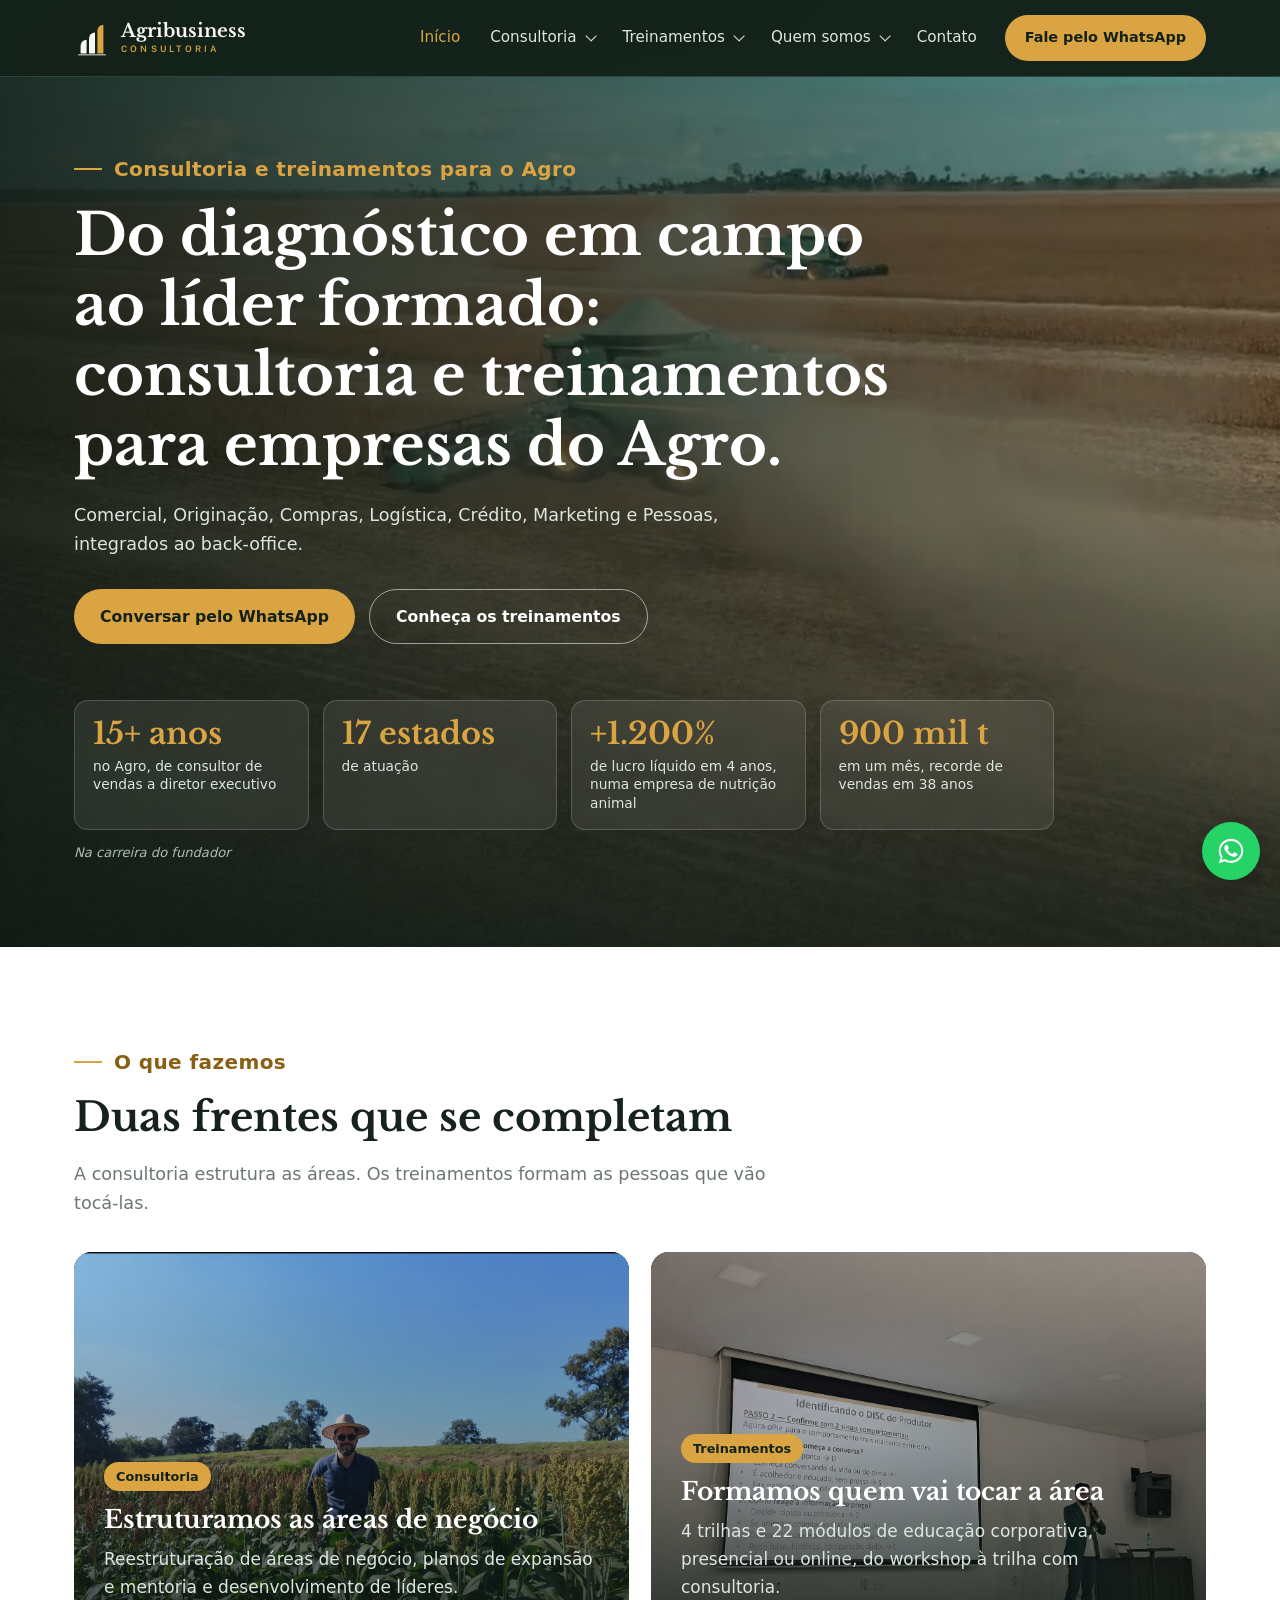
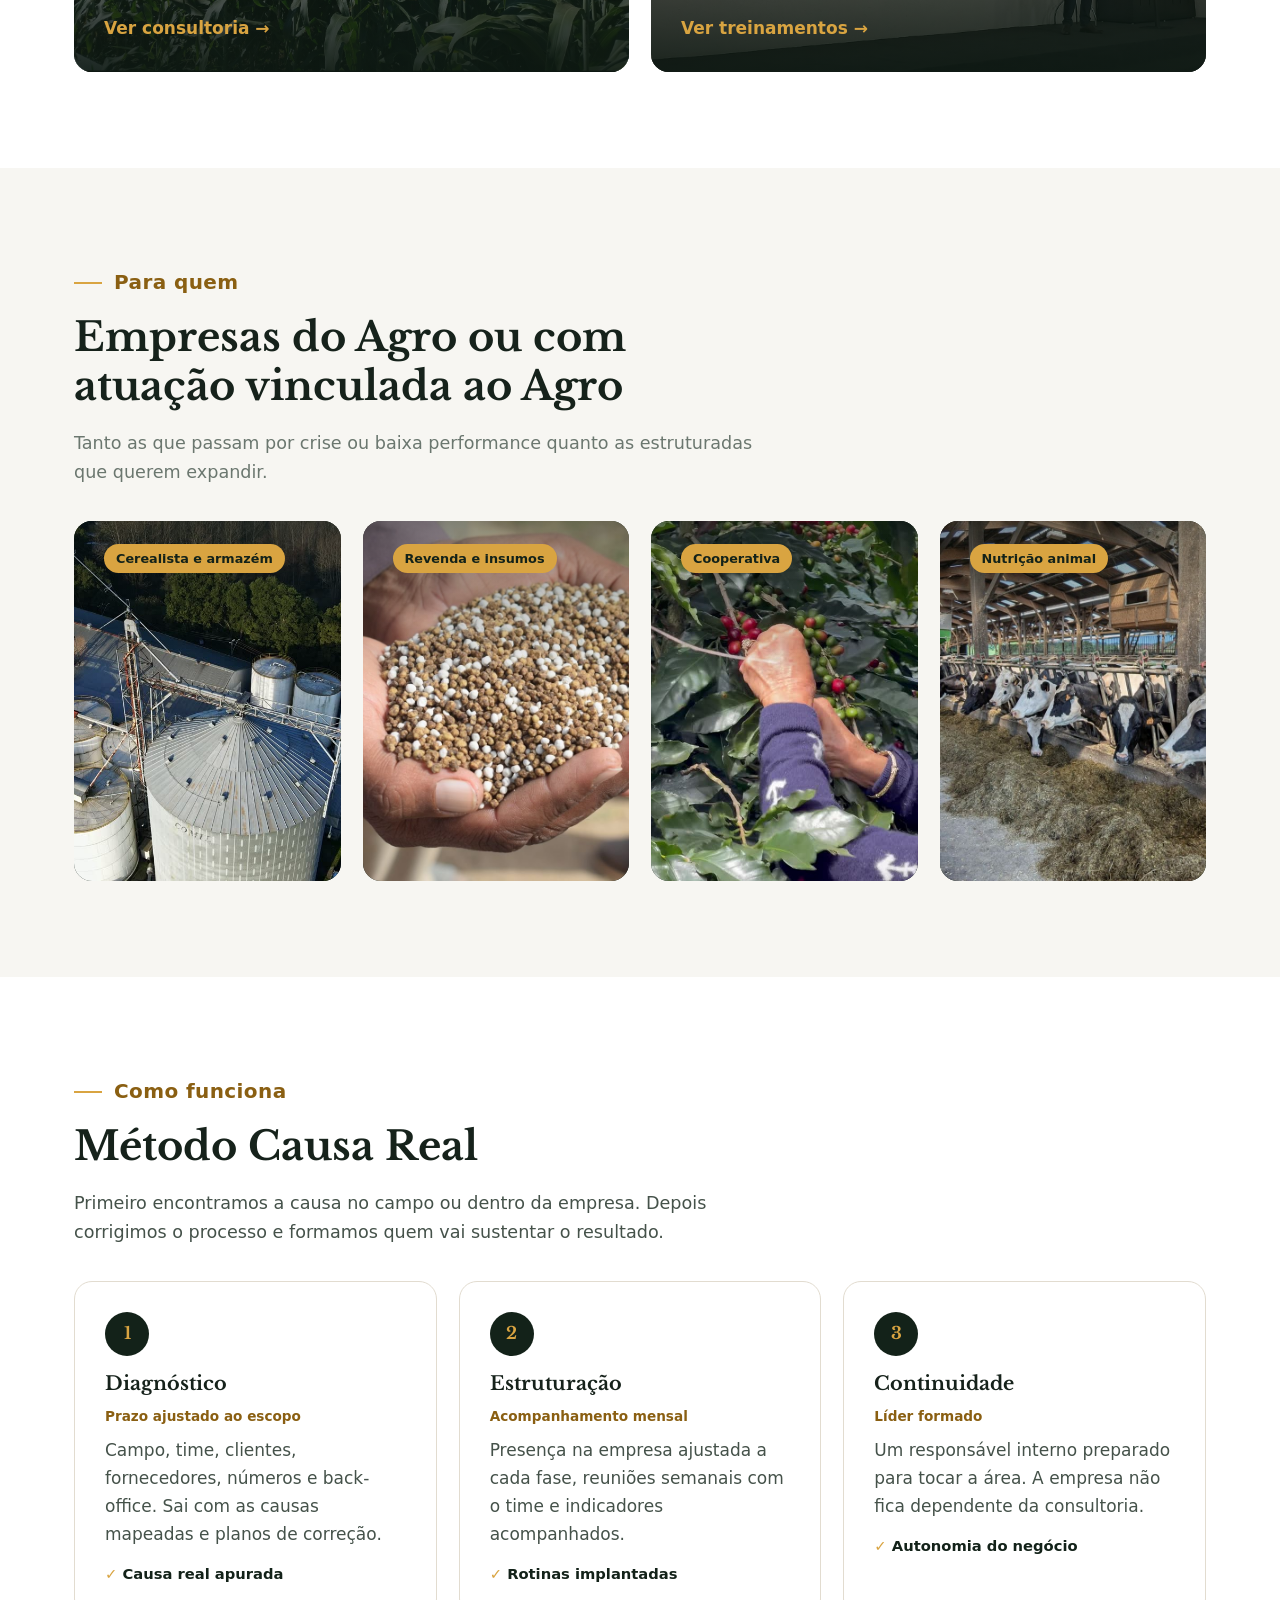
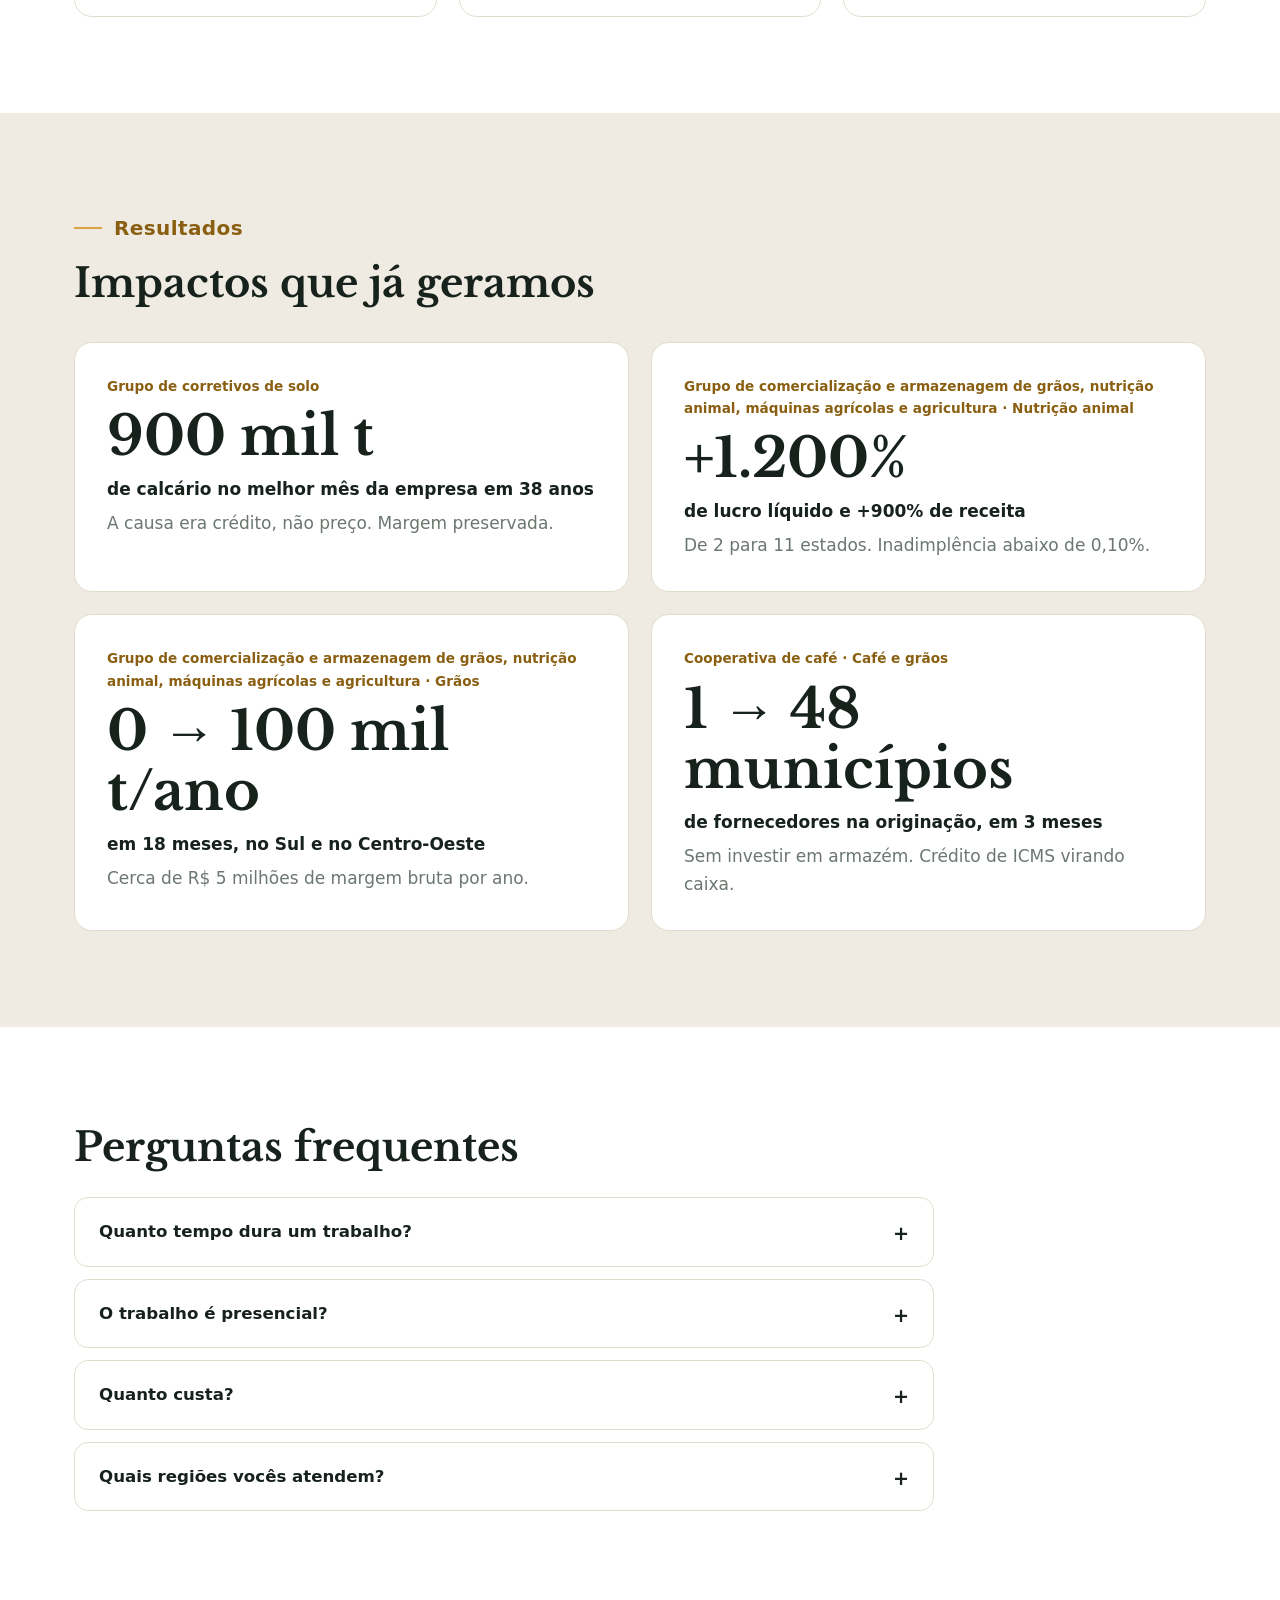
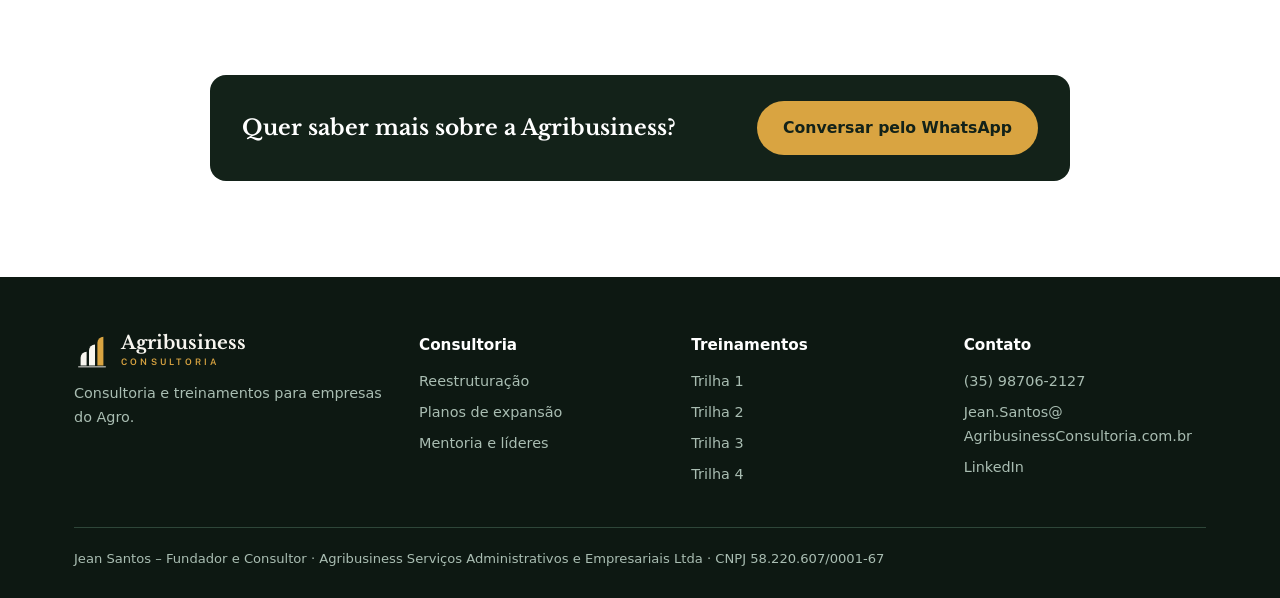
==== commit b4be9e03: "Fotos novas no Início, pilares da Consultoria e topo de Treinamentos" ====
--- a/index.html
+++ b/index.html
@@ -39,9 +39,9 @@
 <p class="lead muted">Tanto as que passam por crise ou baixa performance quanto as estruturadas que querem expandir.</p>
 <div class="tiles t4" style="margin-top:34px">
 <div class="tile sm reveal"><img src="assets/silos.jpg" alt="" loading="lazy"><div class="in top"><span class="tag">Cerealista e armazém</span></div></div>
-<div class="tile sm reveal"><img src="assets/insumos.jpg" alt="" loading="lazy"><div class="in top"><span class="tag">Revenda e insumos</span></div></div>
+<div class="tile sm reveal"><img src="assets/insumos-granulado.jpg" alt="" loading="lazy"><div class="in top"><span class="tag">Revenda e insumos</span></div></div>
 <div class="tile sm reveal"><img src="assets/cafe.jpg" alt="" loading="lazy"><div class="in top"><span class="tag">Cooperativa</span></div></div>
-<div class="tile sm reveal"><img src="assets/nutricao.jpg" alt="" loading="lazy"><div class="in top"><span class="tag">Nutrição animal</span></div></div>
+<div class="tile sm reveal"><img src="assets/pecuaria-leite.jpg" alt="" loading="lazy"><div class="in top"><span class="tag">Nutrição animal</span></div></div>
 </div></div></section>
 
 <section><div class="wrap">
--- a/assets/style.css
+++ b/assets/style.css
@@ -288,3 +288,8 @@
 .legal span{display:block}
 @media(min-width:861px){.legal span{display:inline}.legal span:nth-child(1):after,.legal span:nth-child(3):after{content:" · "}.legal span:nth-child(2):after{content:" "}}
 @media(max-width:860px){.legal{padding-right:84px;line-height:1.7}}
+
+.pcards{display:grid;grid-template-columns:1fr 1fr;gap:28px;margin-bottom:64px}
+.pcard{background:#fff;border:1px solid var(--sand2);border-top:4px solid var(--gold);border-radius:18px;padding:36px 34px}
+h2.pil{font-size:clamp(1.5rem,2.4vw,1.9rem)}
+@media(max-width:860px){.pcards{grid-template-columns:1fr;margin-bottom:40px}.pcard{padding:28px 24px}}
